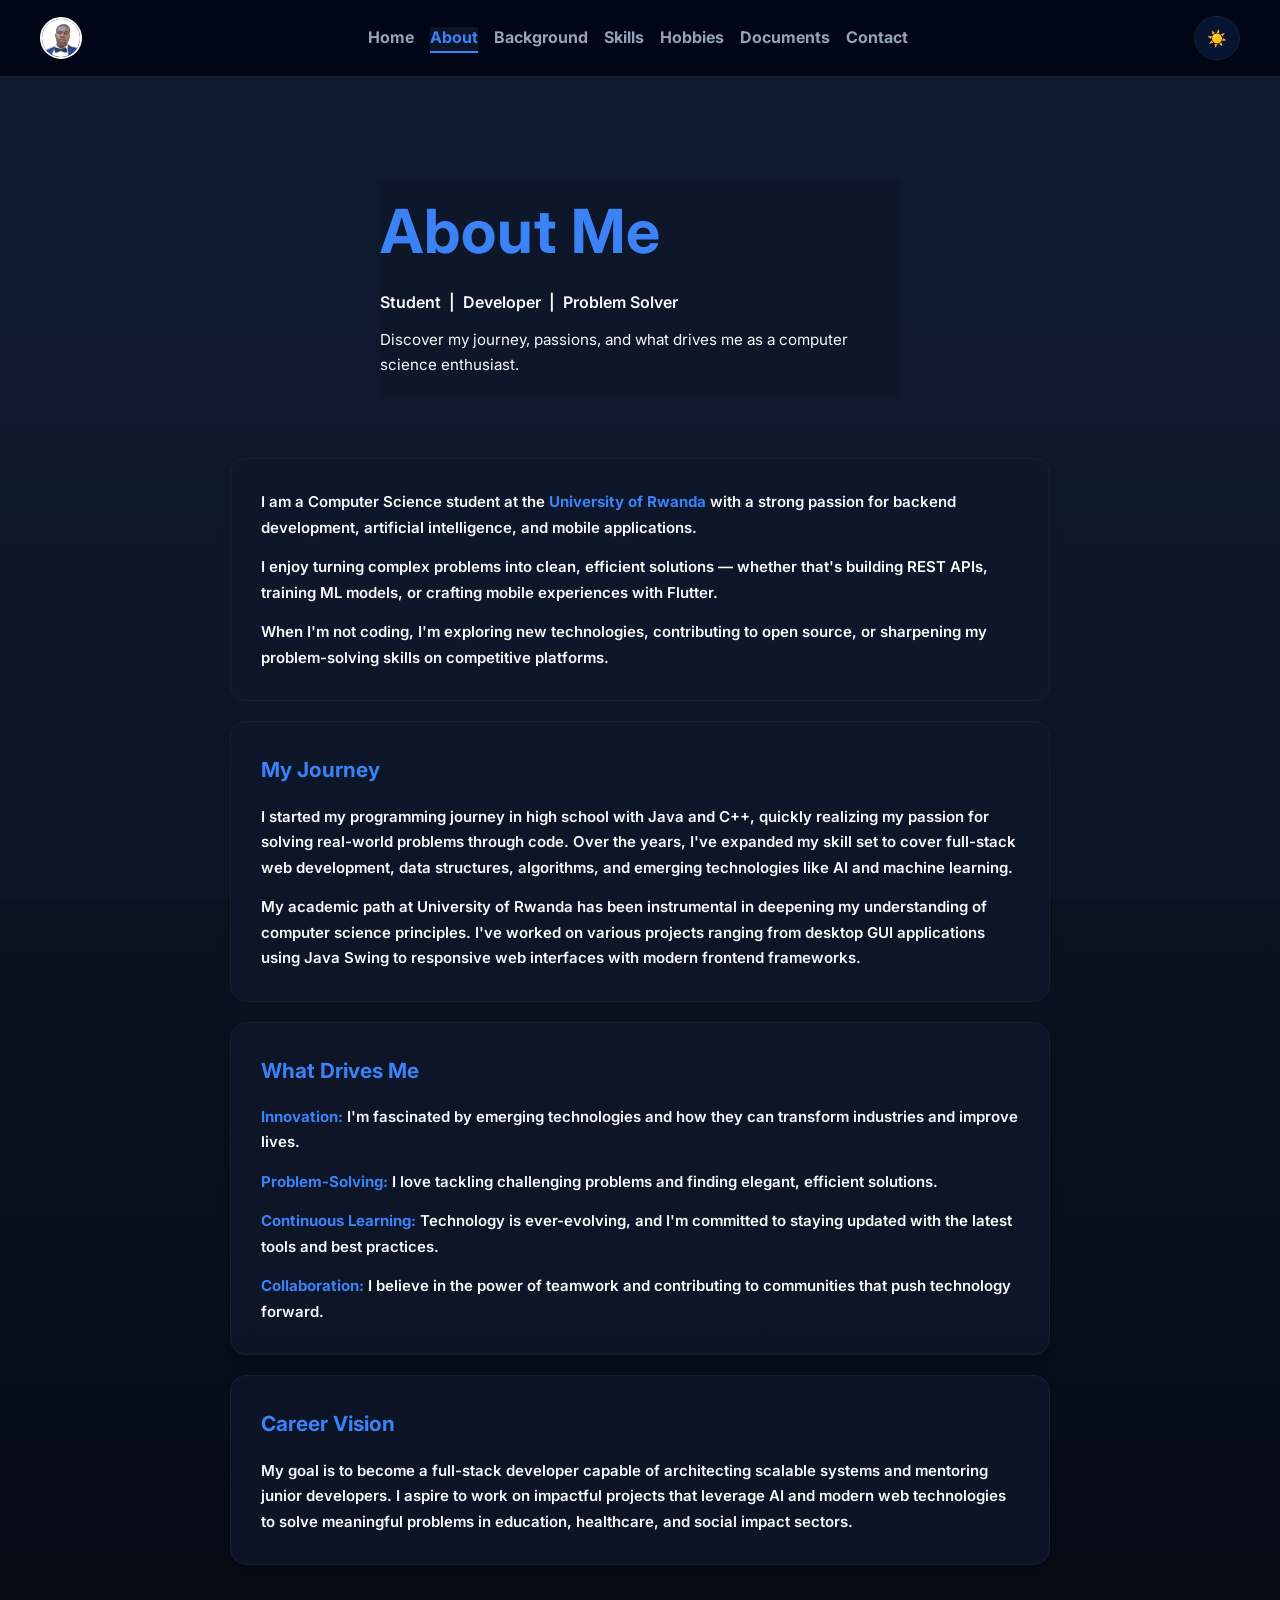
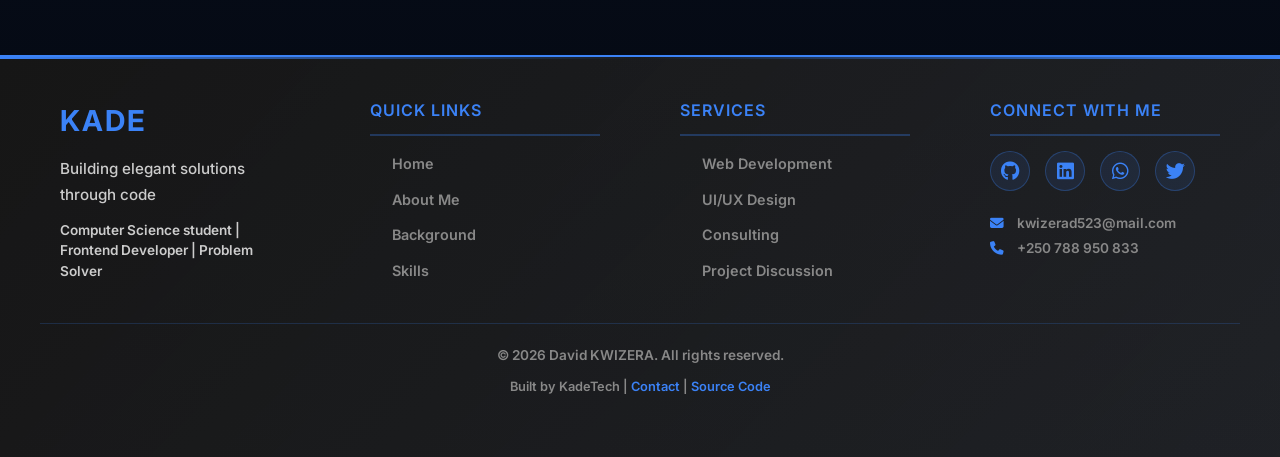
==== src/about.html @ f98dceec "this is the new version of my status where the light mode is integrated" ====
<!DOCTYPE html>
<html lang="en">
<head>
    <meta charset="UTF-8">
    <meta name="viewport" content="width=device-width, initial-scale=1.0">
    <title>About | David KWIZERA Portfolio</title>
    <link rel="stylesheet" href="style.css">
    <link href="https://fonts.googleapis.com/css2?family=Inter:wght@400;500;600;700;800&display=swap" rel="stylesheet">
    <link rel="stylesheet" href="https://cdnjs.cloudflare.com/ajax/libs/font-awesome/6.5.0/css/all.min.css">
</head>
<body>

    <!-- NAV -->
    <nav>
        <div class="nav-logo"><img src="../media/bg-removed.png" alt="Kade" class="nav-avatar"></div>
        <ul class="nav-links">
            <li><a href="../index.html">Home</a></li>
            <li><a href="about.html">About</a></li>
            <li><a href="background.html">Background</a></li>
            <li><a href="skills.html">Skills</a></li>
            <li><a href="hobbies.html">Hobbies</a></li>
            <li><a href="others.html">Documents</a></li>
            <li><a href="contact.html">Contact</a></li>
        </ul>
        <button class="theme-toggle" id="theme-toggle" aria-label="Toggle light/dark mode">🌙</button>
        <div class="hamburger" id="hamburger">☰</div>
    </nav>

    <!-- ABOUT HERO -->
    <section id="about">
        <video class="home-video" autoplay muted loop playsinline>
            <source src="../media/kiaglicity.mp4" type="video/mp4">
        </video>
        <div class="home-overlay"></div>
        <div class="home-wrapper">
            <div class="home-content section-content">
                <h1 class="glitch" data-text="About Me">About Me</h1>
                <p class="subtitle">Student &nbsp;|&nbsp; Developer &nbsp;|&nbsp; Problem Solver</p>
                <p class="intro">Discover my journey, passions, and what drives me as a computer science enthusiast.</p>
            </div>
        </div>
    </section>

    <!-- ABOUT CONTENT -->
    <section style="padding: 30px 40px; max-width: 900px; margin: 0 auto;">
        <div class="card">
            <p>I am a Computer Science student at the <strong>University of Rwanda</strong> with a strong passion for backend development, artificial intelligence, and mobile applications.</p>
            <p>I enjoy turning complex problems into clean, efficient solutions — whether that's building REST APIs, training ML models, or crafting mobile experiences with Flutter.</p>
            <p>When I'm not coding, I'm exploring new technologies, contributing to open source, or sharpening my problem-solving skills on competitive platforms.</p>
        </div>

        <div class="card" style="margin-top: 20px;">
            <h3 style="color: var(--accent); margin-bottom: 16px; font-size: 1.3rem;">My Journey</h3>
            <p>I started my programming journey in high school with Java and C++, quickly realizing my passion for solving real-world problems through code. Over the years, I've expanded my skill set to cover full-stack web development, data structures, algorithms, and emerging technologies like AI and machine learning.</p>
            <p>My academic path at University of Rwanda has been instrumental in deepening my understanding of computer science principles. I've worked on various projects ranging from desktop GUI applications using Java Swing to responsive web interfaces with modern frontend frameworks.</p>
        </div>

        <div class="card" style="margin-top: 20px;">
            <h3 style="color: var(--accent); margin-bottom: 16px; font-size: 1.3rem;">What Drives Me</h3>
            <p><strong>Innovation:</strong> I'm fascinated by emerging technologies and how they can transform industries and improve lives.</p>
            <p><strong>Problem-Solving:</strong> I love tackling challenging problems and finding elegant, efficient solutions.</p>
            <p><strong>Continuous Learning:</strong> Technology is ever-evolving, and I'm committed to staying updated with the latest tools and best practices.</p>
            <p><strong>Collaboration:</strong> I believe in the power of teamwork and contributing to communities that push technology forward.</p>
        </div>

        <div class="card" style="margin-top: 20px;">
            <h3 style="color: var(--accent); margin-bottom: 16px; font-size: 1.3rem;">Career Vision</h3>
            <p>My goal is to become a full-stack developer capable of architecting scalable systems and mentoring junior developers. I aspire to work on impactful projects that leverage AI and modern web technologies to solve meaningful problems in education, healthcare, and social impact sectors.</p>
        </div>
    </section>

    <!-- FOOTER -->
    <footer>
        <div class="footer-container">
            <!-- Footer Logo & Description -->
            <div class="footer-section footer-brand">
                <div class="footer-logo">KADE</div>
                <p class="footer-tagline">Building elegant solutions through code</p>
                <p class="footer-description">Computer Science student | Frontend Developer | Problem Solver</p>
            </div>

            <!-- Quick Links -->
            <div class="footer-section">
                <h4 class="footer-section-title">Quick Links</h4>
                <ul class="footer-links">
                    <li><a href="../index.html">Home</a></li>
                    <li><a href="about.html">About Me</a></li>
                    <li><a href="background.html">Background</a></li>
                    <li><a href="skills.html">Skills</a></li>
                </ul>
            </div>

            <!-- Services -->
            <div class="footer-section">
                <h4 class="footer-section-title">Services</h4>
                <ul class="footer-links">
                    <li><a href="skills.html">Web Development</a></li>
                    <li><a href="skills.html">UI/UX Design</a></li>
                    <li><a href="background.html">Consulting</a></li>
                    <li><a href="contact.html">Project Discussion</a></li>
                </ul>
            </div>

            <!-- Connect -->
            <div class="footer-section">
                <h4 class="footer-section-title">Connect With Me</h4>
                <div class="footer-social">
                    <a href="https://github.com/kadekwizera" target="_blank" title="GitHub"><i class="fab fa-github"></i></a>
                    <a href="https://linkedin.com/in/david-kwizera" target="_blank" title="LinkedIn"><i class="fab fa-linkedin"></i></a>
                    <a href="https://wa.me/+250788950833" target="_blank" title="WhatsApp"><i class="fab fa-whatsapp"></i></a>
                    <a href="https://twitter.com/kadekwizera" target="_blank" title="Twitter"><i class="fab fa-twitter"></i></a>
                </div>
                <p class="footer-contact">
                    <i class="fas fa-envelope"></i> kwizerad523@mail.com<br>
                    <i class="fas fa-phone"></i> +250 788 950 833
                </p>
            </div>
        </div>

        <!-- Footer Bottom -->
        <div class="footer-bottom">
            <p class="footer-copy">&copy; 2026 David KWIZERA. All rights reserved.</p>
            <p class="footer-built">Built by KadeTech | <a href="mailto:kwizerad523@mail.com">Contact</a> | <a href="https://github.com/kadekwizera" target="_blank">Source Code</a></p>
        </div>
    </footer>

    <script src="script.js"></script>
</body>
</html>
---- src/style.css ----
@import url('https://fonts.googleapis.com/css2?family=Inter:wght@400;500;600;700;800&display=swap');

:root {
    --bg: #0d0d0d;
    --accent: #3b82f6;
    --accent-dim: #2a2a2a;
    --white: #e0e0e0;
    --muted: #888;
    --card-bg: #161616;
    --nav-bg: rgba(13,13,13,0.95);
    --border: rgba(255,255,255,0.08);
    --overlay: rgba(13,13,13,0.7);
    --font: 'Inter', sans-serif;
}

.light-theme {
    --bg: linear-gradient(180deg, #14213d 0%, #0b1220 45%, #02060f 100%);
    --card-bg: rgba(15, 23, 42, 0.92);
    --accent-dim: #171f2f;
    --white: #f8fafc;
    --muted: #94a3b8;
    --nav-bg: rgba(2, 6, 23, 0.95);
    --border: rgba(248,250,252,0.08);
    --overlay: rgba(15, 23, 42, 0.55);
}

.light-theme body {
    background: var(--bg) !important;
    background-attachment: fixed;
}

.light-theme .nav-avatar {
    border-color: var(--white);
}

.light-theme .home-video {
    display: none !important;
}

.light-theme .home-overlay {
    background: rgba(15, 23, 42, 0.65);
}

.light-theme .card,
.light-theme .section-content,
.light-theme .btn,
.light-theme .btn-outline,
.light-theme .nav-links a.active,
.light-theme .nav-links a:hover {
    background: rgba(15, 23, 42, 0.85);
}

* { margin: 0; padding: 0; box-sizing: border-box; }

html { scroll-behavior: smooth; }

body {
    background: var(--bg);
    color: var(--white);
    font-family: var(--font);
    font-size: 15px;
    font-weight: 600;
    line-height: 1.7;
}

/* ── NAV ── */
nav {
    position: fixed;
    top: 0; left: 0; right: 0;
    display: flex;
    align-items: center;
    justify-content: space-between;
    padding: 16px 40px;
    background: var(--nav-bg);
    border-bottom: 1px solid var(--accent-dim);
    z-index: 100;
}

.nav-avatar {
    width: 42px;
    height: 42px;
    border-radius: 50%;
    object-fit: cover;
    border: 2px solid var(--accent);
    flex-shrink: 0;
}

.nav-logo {
    display: flex;
    align-items: center;
}

.nav-links {
    list-style: none;
    display: flex;
    gap: 16px;
    transition: all 0.3s ease;
}

.nav-links li {
    list-style: none;
}

.nav-links a {
    color: var(--muted);
    text-decoration: none;
    font-family: var(--font);
    font-size: 1rem;
    font-weight: 700;
    transition: color 0.2s;
    padding-bottom: 4px;
    border-bottom: 2px solid transparent;
}

.nav-links a:hover {
    color: var(--accent);
    border-bottom-color: var(--accent);
}

.nav-links a.active {
    color: var(--accent);
    border-bottom-color: var(--accent);
}

.hamburger {
    display: none;
    font-size: 1.5rem;
    cursor: pointer;
    color: var(--white);
    transition: color 0.3s ease;
    z-index: 101;
}

.theme-toggle {
    display: inline-flex;
    align-items: center;
    justify-content: center;
    min-width: 44px;
    height: 44px;
    padding: 0 12px;
    background: rgba(59, 130, 246, 0.15);
    border: 1px solid var(--accent-dim);
    color: var(--white);
    border-radius: 999px;
    font-size: 1rem;
    cursor: pointer;
    transition: all 0.25s ease;
}

.theme-toggle:hover {
    background: rgba(59, 130, 246, 0.25);
}

.light-theme .theme-toggle {
    background: rgba(59, 130, 246, 0.12);
    color: var(--white);
}


/* ── SECTIONS ── */
section {
    padding: 60px 40px 30px;
    max-width: 900px;
    margin: 0 auto;
}

section[id]:not(#home) {
    padding-top: 100px !important;
}

.doc-welcome-section {
    padding: 80px 40px;
    max-width: 1000px;
    margin: 0 auto;
    text-align: center;
}

.doc-hero-title {
    font-size: 3.2rem;
    font-weight: 800;
    color: var(--white);
    margin-bottom: 20px;
    letter-spacing: 2px;
}

.doc-hero-copy {
    font-size: 1.3rem;
    color: var(--muted);
    margin-bottom: 30px;
    line-height: 1.6;
    max-width: 700px;
    margin-left: auto;
    margin-right: auto;
    word-wrap: break-word;
}

.doc-avatar {
    width: 60px;
    height: 60px;
    border-radius: 50% !important;
    object-fit: cover;
    border: 3px solid var(--accent);
}

.doc-download-button {
    padding: 18px 40px;
    font-size: 1.2rem;
    border-radius: 50px;
    letter-spacing: 1px;
    width: auto;
    min-width: 220px;
}

.doc-card-button {
    padding: 8px 16px;
    font-size: 0.85rem;
    border-radius: 20px;
}

.section-title {
    font-size: 2rem;
    font-weight: 700;
    color: var(--accent);
    margin-bottom: 20px;
}

.section-title .prompt { color: var(--accent); margin-right: 8px; }

/* Improve text visibility in sections */
section p {
    color: var(--white) !important;
    font-weight: 600;
}

section h2, section h3 {
    color: var(--white) !important;
    font-weight: 700;
}

section strong {
    color: var(--accent) !important;
    font-weight: 700;
}

/* Make sure all section content is visible */
.card p {
    color: var(--white) !important;
    font-weight: 600;
}

.card h3 {
    color: var(--accent) !important;
    font-weight: 700;
}

/* Hero section titles larger */
.glitch {
    font-size: 3.8rem;
    font-weight: 700;
    color: var(--accent);
    letter-spacing: 1px;
    margin-bottom: 6px;
}

/* ── HOME ── */
#home {
    display: flex;
    align-items: center;
    justify-content: center;
    text-align: left;
    padding: 80px 40px 30px;
    position: relative;
    overflow: hidden;
    min-height: 60vh;
}

.home-video {
    position: fixed;
    top: 0; left: 0;
    width: 100%;
    height: 100%;
    object-fit: cover;
    z-index: -1;
}

.home-overlay {
    position: fixed;
    top: 0; left: 0;
    width: 100%;
    height: 100%;
    background: var(--overlay);
    z-index: -1;
}

.home-wrapper {
    display: flex;
    align-items: center;
    justify-content: center;
    gap: 40px;
    width: 100%;
    position: relative;
    z-index: 2;
    flex-direction: column;
}

.home-content {
    display: flex;
    flex-direction: column;
    align-items: flex-start;
    justify-content: center;
    text-align: left;
    margin-top: 80px;
}

.subtitle {
    color: #ccc;
    font-size: 1rem;
    font-weight: 600;
    margin-bottom: 10px;
}

.intro {
    color: #ccc;
    font-size: 0.95rem;
    font-weight: 400;
    max-width: 520px;
    margin-bottom: 20px;
}

.btn-group { display: flex; gap: 14px; flex-wrap: wrap; }

.btn {
    padding: 10px 24px;
    background: var(--accent);
    color: #fff;
    font-family: var(--font);
    font-weight: 600;
    font-size: 0.85rem;
    text-decoration: none;
    border: none;
    border-radius: 8px;
    cursor: pointer;
    transition: 0.2s;
}

.btn:hover { background: #4f46e5; transform: translateY(-2px); }

.btn-outline {
    background: transparent;
    color: var(--white);
    border: 1px solid var(--accent);
    border-radius: 8px;
}

.btn-outline:hover { border-color: var(--accent); color: var(--accent); }

/* ── CARD ── */
.card {
    background: var(--card-bg);
    border: 1px solid var(--accent-dim);
    padding: 30px;
    border-radius: 16px;
    box-shadow: 0 2px 8px rgba(0, 0, 0, 0.1);
}

.card p { color: var(--white); font-weight: 600; margin-bottom: 14px; }
.card p:last-child { margin-bottom: 0; }
.card strong { color: var(--accent); }

/* ── BACKGROUND GROUPS ── */
.bg-group {
    margin-bottom: 16px;
    background: var(--card-bg);
    border: 1px solid var(--accent-dim);
    border-radius: 16px;
    padding: 16px 20px;
}

.bg-group-title {
    font-size: 1rem;
    font-weight: 600;
    color: var(--accent);
    margin-bottom: 20px;
    display: flex;
    align-items: center;
    gap: 8px;
}

/* ── TIMELINE ── */
.timeline { position: relative; padding-left: 30px; }

.timeline::before {
    content: '';
    position: absolute;
    left: 8px; top: 0; bottom: 0;
    width: 2px;
    background: var(--accent-dim);
}

.timeline-item {
    position: relative;
    margin-bottom: 16px;
}

.timeline-dot {
    position: absolute;
    left: -26px;
    top: 6px;
    width: 12px;
    height: 12px;
    border-radius: 50%;
    background: var(--accent);
    border: 2px solid var(--bg);
}

.timeline-date {
    font-size: 0.78rem;
    color: var(--muted);
    display: block;
    margin-bottom: 4px;
}

.timeline-content h3 {
    color: var(--white);
    font-size: 1.05rem;
    font-weight: 600;
    margin-bottom: 6px;
}

.timeline-content p { color: #999; font-size: 0.9rem; font-weight: 400; }

.timeline-link {
    color: var(--accent);
    font-weight: 600;
    text-decoration: none;
    border-bottom: 1px solid var(--accent);
    transition: opacity 0.2s;
}

.timeline-link:hover { opacity: 0.7; }


.skills-grid {
    display: grid;
    grid-template-columns: repeat(auto-fit, minmax(240px, 1fr));
    gap: 12px;
}

.skill-card {
    background: var(--card-bg);
    border: 1px solid var(--accent-dim);
    padding: 24px;
    border-radius: 16px;
    transition: border-color 0.2s, transform 0.2s;
}

.skill-card:hover {
    border-color: var(--accent);
    transform: translateY(-4px);
}

.skill-card h3 {
    color: var(--white);
    font-size: 1rem;
    font-weight: 600;
    margin-bottom: 16px;
    letter-spacing: 0.5px;
}

.skill-list { list-style: none; }

.skill-list li {
    display: flex;
    align-items: center;
    justify-content: space-between;
    margin-bottom: 12px;
    font-size: 0.9rem;
    font-weight: 500;
    color: #ccc;
}

.xp-bar {
    width: 110px;
    height: 8px;
    background: #222;
    border-radius: 4px;
    overflow: hidden;
}

.fill {
    height: 100%;
    background: var(--accent);
    border-radius: 4px;
}


/* ── HOBBIES ── */
.hobbies-grid {
    display: grid;
    grid-template-columns: repeat(auto-fit, minmax(200px, 1fr));
    gap: 20px;
    margin-top: 20px;
}

.hobby-card {
    background: var(--card-bg);
    border: 1px solid var(--accent-dim);
    padding: 24px;
    border-radius: 16px;
    text-align: center;
    transition: all 0.3s ease;
    display: flex;
    flex-direction: column;
    align-items: center;
    justify-content: center;
    min-height: 140px;
}

.hobby-card:hover {
    border-color: var(--accent);
    transform: translateY(-4px);
    box-shadow: 0 8px 25px rgba(59, 130, 246, 0.15);
}

.hobby-card i {
    font-size: 2.5rem;
    color: var(--accent);
    margin-bottom: 12px;
    transition: all 0.3s ease;
}

.hobby-card:hover i {
    transform: scale(1.1);
    color: #4f46e5;
}

.hobby-card span {
    font-size: 1.1rem;
    font-weight: 600;
    color: var(--white);
    margin-bottom: 8px;
}

.hobby-card p {
    text-align: center;
    line-height: 1.4;
}

/* ── CONTACT ── */
.contact-card p { margin-bottom: 24px; }

.contact-form {
    display: flex;
    flex-direction: column;
    gap: 14px;
}

.contact-form input,
.contact-form textarea {
    background: var(--card-bg);
    border: 1px solid var(--accent-dim);
    color: var(--white);
    font-family: var(--font);
    font-size: 0.9rem;
    font-weight: 500;
    padding: 12px 16px;
    outline: none;
    resize: vertical;
    border-radius: 10px;
    transition: border-color 0.2s;
}

.contact-form input:focus,
.contact-form textarea:focus {
    border-color: var(--accent);
}

/* ── FOOTER ── */
footer {
    background: linear-gradient(135deg, #161616 0%, rgba(61, 61, 61, 0.5) 100%);
    border-top: 2px solid var(--accent);
    padding: 40px 20px;
    margin-top: 60px;
    position: relative;
    overflow: hidden;
    color: #e0e0e0;
}

footer .footer-section h4,
footer .footer-logo {
    color: var(--accent);
}

footer .footer-links a,
footer .footer-contact,
footer .footer-copy,
footer .footer-built {
    color: #888;
}

footer .footer-tagline,
footer .footer-description {
    color: #ccc;
}

footer::before {
    content: '';
    position: absolute;
    top: 0;
    left: 0;
    right: 0;
    height: 2px;
    background: linear-gradient(90deg, var(--accent), transparent, var(--accent));
}

.footer-container {
    max-width: 1200px;
    margin: 0 auto;
    display: grid;
    grid-template-columns: repeat(auto-fit, minmax(250px, 1fr));
    gap: 40px;
    margin-bottom: 30px;
}

.footer-section {
    padding: 0 20px;
}

.footer-brand {
    grid-column: 1; 
}

.footer-logo {
    font-size: 1.8rem;
    font-weight: 700;
    color: var(--accent);
    margin-bottom: 10px;
    letter-spacing: 2px;
}

.footer-tagline {
    color: var(--accent);
    font-size: 0.95rem;
    margin: 8px 0;
    font-weight: 500;
}

.footer-description {
    color: var(--muted);
    font-size: 0.85rem;
    line-height: 1.5;
    margin: 12px 0 0 0;
}

.footer-section-title {
    font-size: 1rem;
    font-weight: 600;
    color: var(--accent);
    margin-bottom: 15px;
    text-transform: uppercase;
    letter-spacing: 1px;
    padding-bottom: 10px;
    border-bottom: 2px solid rgba(59, 130, 246, 0.3);
}

.footer-links {
    list-style: none;
    padding: 0;
    margin: 0;
}

.footer-links li {
    margin-bottom: 10px;
}

.footer-links a {
    color: var(--muted);
    text-decoration: none;
    font-size: 0.9rem;
    transition: all 0.3s ease;
    display: inline-flex;
    align-items: center;
}

.footer-links a:hover {
    color: var(--accent);
    transform: translateX(5px);
}

.footer-links a::before {
    content: '→';
    margin-right: 8px;
    opacity: 0;
    transition: opacity 0.3s ease;
}

.footer-links a:hover::before {
    opacity: 1;
}

.footer-social {
    display: flex;
    gap: 15px;
    margin-bottom: 20px;
    flex-wrap: wrap;
}

.footer-social a {
    width: 40px;
    height: 40px;
    display: flex;
    align-items: center;
    justify-content: center;
    background: rgba(59, 130, 246, 0.1);
    border: 1px solid rgba(59, 130, 246, 0.3);
    border-radius: 50%;
    color: var(--accent);
    font-size: 1.2rem;
    transition: all 0.3s ease;
    text-decoration: none;
}

.footer-social a:hover {
    background: var(--accent);
    color: var(--bg);
    transform: translateY(-3px);
    box-shadow: 0 5px 15px rgba(59, 130, 246, 0.4);
}

.footer-contact {
    color: var(--muted);
    font-size: 0.85rem;
    line-height: 1.8;
    margin: 0;
}

.footer-contact i {
    color: var(--accent);
    margin-right: 8px;
    width: 16px;
}

.footer-bottom {
    max-width: 1200px;
    margin: 0 auto;
    padding: 20px;
    border-top: 1px solid rgba(59, 130, 246, 0.2);
    text-align: center;
}

.footer-copy {
    color: var(--muted);
    font-size: 0.85rem;
    margin: 0 0 8px 0;
}

.footer-built {
    color: var(--muted);
    font-size: 0.8rem;
    margin: 0;
}

.footer-built a {
    color: var(--accent);
    text-decoration: none;
    transition: color 0.3s ease;
}

.footer-built a:hover {
    text-decoration: underline;
}

.hobby-card i {
    font-size: 1.8rem;
    color: var(--accent);
}

.hobby-card:hover {
    border-color: var(--accent);
    transform: translateY(-4px);
}

/* Tablet (768px - 1024px) */
/* Tablet Portrait (600px - 768px) */
@media (max-width: 768px) {
    /* Navigation */
    nav {
        padding: 12px 50px 12px 16px;
        display: flex;
        justify-content: space-between;
        align-items: center;
        gap: 12px;
        flex-wrap: wrap;
    }

    .doc-welcome-section {
        padding: 60px 30px;
    }

    .doc-hero-title {
        font-size: 2.6rem;
    }

    .doc-hero-copy {
        font-size: 1.1rem;
        max-width: 100%;
    }

    .doc-avatar {
        width: 50px;
        height: 50px;
    }

    .nav-logo {
        order: 1;
        flex-shrink: 0;
    }

    .nav-avatar {
        width: 40px;
        height: 40px;
    }

    .nav-links {
        order: 3;
        width: 100%;
        display: none !important;
        flex-direction: column !important;
        gap: 8px !important;
        padding: 12px 0 !important;
        border-top: 1px solid var(--accent-dim);
        background: transparent !important;
        position: static !important;
    }

    .nav-links.open {
        display: flex !important;
    }

    .nav-links li {
        padding: 0 !important;
        border: none !important;
    }

    .nav-links a {
        display: block !important;
        padding: 10px 0 !important;
        width: 100% !important;
        border-bottom: none !important;
        font-size: 0.9rem;
    }

    .nav-links a:hover,
    .nav-links a.active {
        color: var(--accent);
        padding-left: 8px;
    }

    .theme-toggle {
        order: 3;
        min-width: 40px;
        height: 40px;
        font-size: 0.9rem;
        display: none !important;
    }

    .nav-links.open ~ .theme-toggle {
        display: inline-flex !important;
        margin-top: 8px;
    }

    .hamburger {
        display: block !important;
        order: 2;
        position: fixed;
        right: 16px;
        top: 14px;
        font-size: 1.5rem;
        cursor: pointer;
        color: var(--white);
        background: none;
        border: none;
        padding: 0;
        z-index: 101;
        transition: color 0.3s ease;
    }

    .hamburger:hover {
        color: var(--accent);
    }

    /* Sections and Content */
    section {
        padding: 20px 16px;
        margin: 16px auto;
    }

    #home {
        padding: 60px 16px 20px;
        min-height: auto;
    }

    .glitch {
        font-size: 2.5rem !important;
    }

    .subtitle {
        font-size: 0.9rem;
    }

    .intro {
        font-size: 0.85rem;
        max-width: 100%;
    }

    .home-wrapper {
        flex-direction: column;
        align-items: center;
        text-align: center;
        gap: 30px;
    }

    .home-content {
        align-items: center;
        text-align: center;
    }

    .btn-group {
        justify-content: center;
        gap: 10px;
    }

    .btn {
        padding: 10px 20px;
        font-size: 0.9rem;
    }

    .card {
        padding: 18px;
    }

    .section-title {
        font-size: 1.8rem;
    }

    .skills-grid {
        grid-template-columns: repeat(2, 1fr);
        gap: 12px;
    }

    .hobbies-grid {
        grid-template-columns: repeat(2, 1fr);
        gap: 10px;
    }

    footer {
        padding: 25px 16px;
    }

    .footer-container {
        grid-template-columns: repeat(2, 1fr);
        gap: 20px;
    }
}

/* Smartphone (480px - 600px) */
@media (max-width: 600px) {
    nav {
        padding: 10px 45px 10px 12px;
        flex-wrap: wrap;
    }

    .doc-welcome-section {
        padding: 50px 24px;
    }

    .doc-hero-title {
        font-size: 2.4rem;
    }

    .doc-hero-copy {
        font-size: 1rem;
    }

    .doc-avatar {
        width: 48px;
        height: 48px;
    }

    .nav-avatar {
        width: 38px;
        height: 38px;
    }

    .nav-links {
        order: 3;
        width: 100%;
        display: none !important;
        flex-direction: column !important;
        gap: 4px !important;
        padding: 10px 0 !important;
        border-top: 1px solid var(--accent-dim);
    }

    .nav-links.open {
        display: flex !important;
    }

    .nav-links a {
        display: block !important;
        padding: 8px 0 !important;
        font-size: 0.85rem;
    }

    .theme-toggle {
        order: 3;
        min-width: 38px;
        height: 38px;
        display: none !important;
    }

    .nav-links.open ~ .theme-toggle {
        display: inline-flex !important;
        margin-top: 8px;
    }

    .hamburger {
        display: block !important;
        order: 2;
        position: fixed;
        right: 12px;
        top: 12px;
        font-size: 1.3rem;
    }

    section {
        padding: 16px 12px;
    }

    .glitch {
        font-size: 2.2rem !important;
    }

    .btn {
        padding: 8px 16px;
        font-size: 0.85rem;
    }

    .card {
        padding: 16px;
    }

    .section-title {
        font-size: 1.6rem;
        margin-bottom: 16px;
    }

    .skills-grid {
        grid-template-columns: 1fr;
    }

    .hobbies-grid {
        grid-template-columns: repeat(2, 1fr);
        gap: 8px;
    }

    footer {
        padding: 20px 12px;
    }

    .footer-container {
        grid-template-columns: 1fr;
        gap: 16px;
    }
}

/* Small Mobile (380px - 480px) */
@media (max-width: 480px) {
    nav {
        padding: 8px 40px 8px 10px;
        gap: 8px;
    }

    .doc-welcome-section {
        padding: 40px 18px;
    }

    .doc-hero-title {
        font-size: 2rem;
        letter-spacing: 1px;
    }

    .doc-hero-copy {
        font-size: 0.95rem;
        max-width: 100%;
    }

    .doc-avatar {
        width: 44px;
        height: 44px;
    }

    .nav-logo {
        flex-shrink: 0;
    }

    .nav-avatar {
        width: 36px;
        height: 36px;
    }

    .nav-links {
        order: 3;
        width: 100%;
        display: none !important;
        flex-direction: column !important;
        gap: 2px !important;
        padding: 8px 0 !important;
        border-top: 1px solid var(--accent-dim);
    }

    .nav-links.open {
        display: flex !important;
    }

    .nav-links li {
        padding: 0 !important;
    }

    .nav-links a {
        display: block !important;
        padding: 6px 0 !important;
        font-size: 0.8rem;
        width: 100% !important;
    }

    .theme-toggle {
        order: 3;
        min-width: 36px;
        height: 36px;
        font-size: 0.85rem;
        display: none !important;
    }

    .nav-links.open ~ .theme-toggle {
        display: inline-flex !important;
        margin-top: 8px;
    }

    .hamburger {
        display: block !important;
        order: 2;
        position: fixed;
        right: 10px;
        top: 10px;
        font-size: 1.2rem;
    }

    section {
        padding: 12px 10px;
        margin: 12px auto;
    }

    #home {
        padding: 50px 10px 16px;
        min-height: 50vh;
    }

    .glitch {
        font-size: 1.8rem !important;
        margin-bottom: 8px;
    }

    .subtitle {
        font-size: 0.8rem;
        margin-bottom: 6px;
    }

    .intro {
        font-size: 0.75rem;
        max-width: 100%;
        margin-bottom: 12px;
    }

    .home-wrapper {
        flex-direction: column;
        align-items: center;
        text-align: center;
        gap: 20px;
        margin-top: 20px;
    }

    .home-content {
        align-items: center;
        text-align: center;
        margin-top: 0;
    }

    .btn-group {
        justify-content: center;
        gap: 8px;
        flex-direction: column;
        width: 100%;
    }

    .btn {
        padding: 8px 14px;
        font-size: 0.75rem;
        width: 100%;
    }

    .card {
        padding: 14px;
    }

    .section-title {
        font-size: 1.4rem;
        margin-bottom: 12px;
    }

    .skills-grid {
        grid-template-columns: 1fr;
        gap: 8px;
    }

    .hobbies-grid {
        grid-template-columns: 1fr;
        gap: 6px;
    }

    footer {
        padding: 16px 10px;
        margin-top: 20px;
    }

    .footer-container {
        grid-template-columns: 1fr;
        gap: 16px;
    }

    .footer-section {
        padding: 0;
    }

    .footer-logo {
        font-size: 1.2rem;
    }

    .footer-section-title {
        font-size: 0.95rem;
    }

    .footer-links {
        font-size: 0.8rem;
    }

    .footer-social {
        gap: 8px;
        font-size: 0.9rem;
    }

    .footer-contact {
        font-size: 0.75rem;
    }

    .footer-copy {
        font-size: 0.7rem;
    }
}

/* Extra Small (below 380px) */
@media (max-width: 380px) {
    nav {
        padding: 6px 35px 6px 8px;
    }

    .nav-avatar {
        width: 32px;
        height: 32px;
    }

    .nav-links {
        order: 3;
        width: 100%;
        display: none !important;
        flex-direction: column !important;
        gap: 2px !important;
        padding: 8px 0 !important;
        border-top: 1px solid var(--accent-dim);
    }

    .nav-links.open {
        display: flex !important;
    }

    .nav-links a {
        display: block !important;
        font-size: 0.7rem;
        padding: 4px 0 !important;
    }

    .theme-toggle {
        order: 3;
        min-width: 32px;
        height: 32px;
        font-size: 0.8rem;
        display: none !important;
    }

    .nav-links.open ~ .theme-toggle {
        display: inline-flex !important;
        margin-top: 8px;
    }

    .hamburger {
        display: block !important;
        order: 2;
        position: fixed;
        right: 8px;
        top: 8px;
        font-size: 1rem;
    }

    section {
        padding: 10px 8px;
    }

    #home {
        padding: 45px 8px 12px;
    }

    .glitch {
        font-size: 1.5rem !important;
    }

    .subtitle {
        font-size: 0.75rem;
    }

    .intro {
        font-size: 0.7rem;
    }

    .btn {
        padding: 6px 12px;
        font-size: 0.7rem;
    }

    .card {
        padding: 12px;
    }

    .section-title {
        font-size: 1.2rem;
    }
}

/* ── CONTACT ── */
.contact-card p { margin-bottom: 24px; }

.contact-form {
    display: flex;
    flex-direction: column;
    gap: 14px;
}

.contact-form input,
.contact-form textarea {
    background: var(--card-bg);
    border: 1px solid var(--accent-dim);
    color: var(--white);
    font-family: var(--font);
    font-size: 0.9rem;
    font-weight: 500;
    padding: 12px 16px;
    outline: none;
    resize: vertical;
    border-radius: 10px;
    transition: border-color 0.2s;
}

.contact-form input:focus,
.contact-form textarea:focus {
    border-color: var(--accent);
}

/* ── FOOTER ── */
footer {
    background: linear-gradient(135deg, #161616 0%, rgba(61, 61, 61, 0.5) 100%);
    border-top: 2px solid var(--accent);
    padding: 40px 20px;
    margin-top: 60px;
    position: relative;
    overflow: hidden;
    color: #e0e0e0;
}

footer .footer-section h4,
footer .footer-logo {
    color: var(--accent);
}

footer .footer-links a,
footer .footer-contact,
footer .footer-copy,
footer .footer-built {
    color: #888;
}

footer .footer-tagline,
footer .footer-description {
    color: #ccc;
}

footer::before {
    content: '';
    position: absolute;
    top: 0;
    left: 0;
    right: 0;
    height: 2px;
    background: linear-gradient(90deg, var(--accent), transparent, var(--accent));
}

.footer-container {
    max-width: 1200px;
    margin: 0 auto;
    display: grid;
    grid-template-columns: repeat(auto-fit, minmax(250px, 1fr));
    gap: 40px;
    margin-bottom: 30px;
}

.footer-section {
    padding: 0 20px;
}

.footer-brand {
    grid-column: 1; 
}

.footer-logo {
    font-size: 1.8rem;
    font-weight: 700;
    color: var(--accent);
    margin-bottom: 10px;
    letter-spacing: 2px;
}

.footer-tagline {
    color: var(--accent);
    font-size: 0.95rem;
    margin: 8px 0;
    font-weight: 500;
}

.footer-description {
    color: var(--muted);
    font-size: 0.85rem;
    line-height: 1.5;
    margin: 12px 0 0 0;
}

.footer-section-title {
    font-size: 1rem;
    font-weight: 600;
    color: var(--accent);
    margin-bottom: 15px;
    text-transform: uppercase;
    letter-spacing: 1px;
    padding-bottom: 10px;
    border-bottom: 2px solid rgba(59, 130, 246, 0.3);
}

.footer-links {
    list-style: none;
    padding: 0;
    margin: 0;
}

.footer-links li {
    margin-bottom: 10px;
}

.footer-links a {
    color: var(--muted);
    text-decoration: none;
    font-size: 0.9rem;
    transition: all 0.3s ease;
    display: inline-flex;
    align-items: center;
}

.footer-links a:hover {
    color: var(--accent);
    transform: translateX(5px);
}

.footer-links a::before {
    content: '→';
    margin-right: 8px;
    opacity: 0;
    transition: opacity 0.3s ease;
}

.footer-links a:hover::before {
    opacity: 1;
}

.footer-social {
    display: flex;
    gap: 15px;
    margin-bottom: 20px;
    flex-wrap: wrap;
}

.footer-social a {
    width: 40px;
    height: 40px;
    display: flex;
    align-items: center;
    justify-content: center;
    background: rgba(59, 130, 246, 0.1);
    border: 1px solid rgba(59, 130, 246, 0.3);
    border-radius: 50%;
    color: var(--accent);
    font-size: 1.2rem;
    transition: all 0.3s ease;
    text-decoration: none;
}

.footer-social a:hover {
    background: var(--accent);
    color: var(--bg);
    transform: translateY(-3px);
    box-shadow: 0 5px 15px rgba(59, 130, 246, 0.4);
}

.footer-contact {
    color: var(--muted);
    font-size: 0.85rem;
    line-height: 1.8;
    margin: 0;
}

.footer-contact i {
    color: var(--accent);
    margin-right: 8px;
    width: 16px;
}

.footer-bottom {
    max-width: 1200px;
    margin: 0 auto;
    padding: 20px;
    border-top: 1px solid rgba(59, 130, 246, 0.2);
    text-align: center;
}

.footer-copy {
    color: var(--muted);
    font-size: 0.85rem;
    margin: 0 0 8px 0;
}

.footer-built {
    color: var(--muted);
    font-size: 0.8rem;
    margin: 0;
}

.footer-built a {
    color: var(--accent);
    text-decoration: none;
    transition: color 0.3s ease;
}

.footer-built a:hover {
    text-decoration: underline;
}
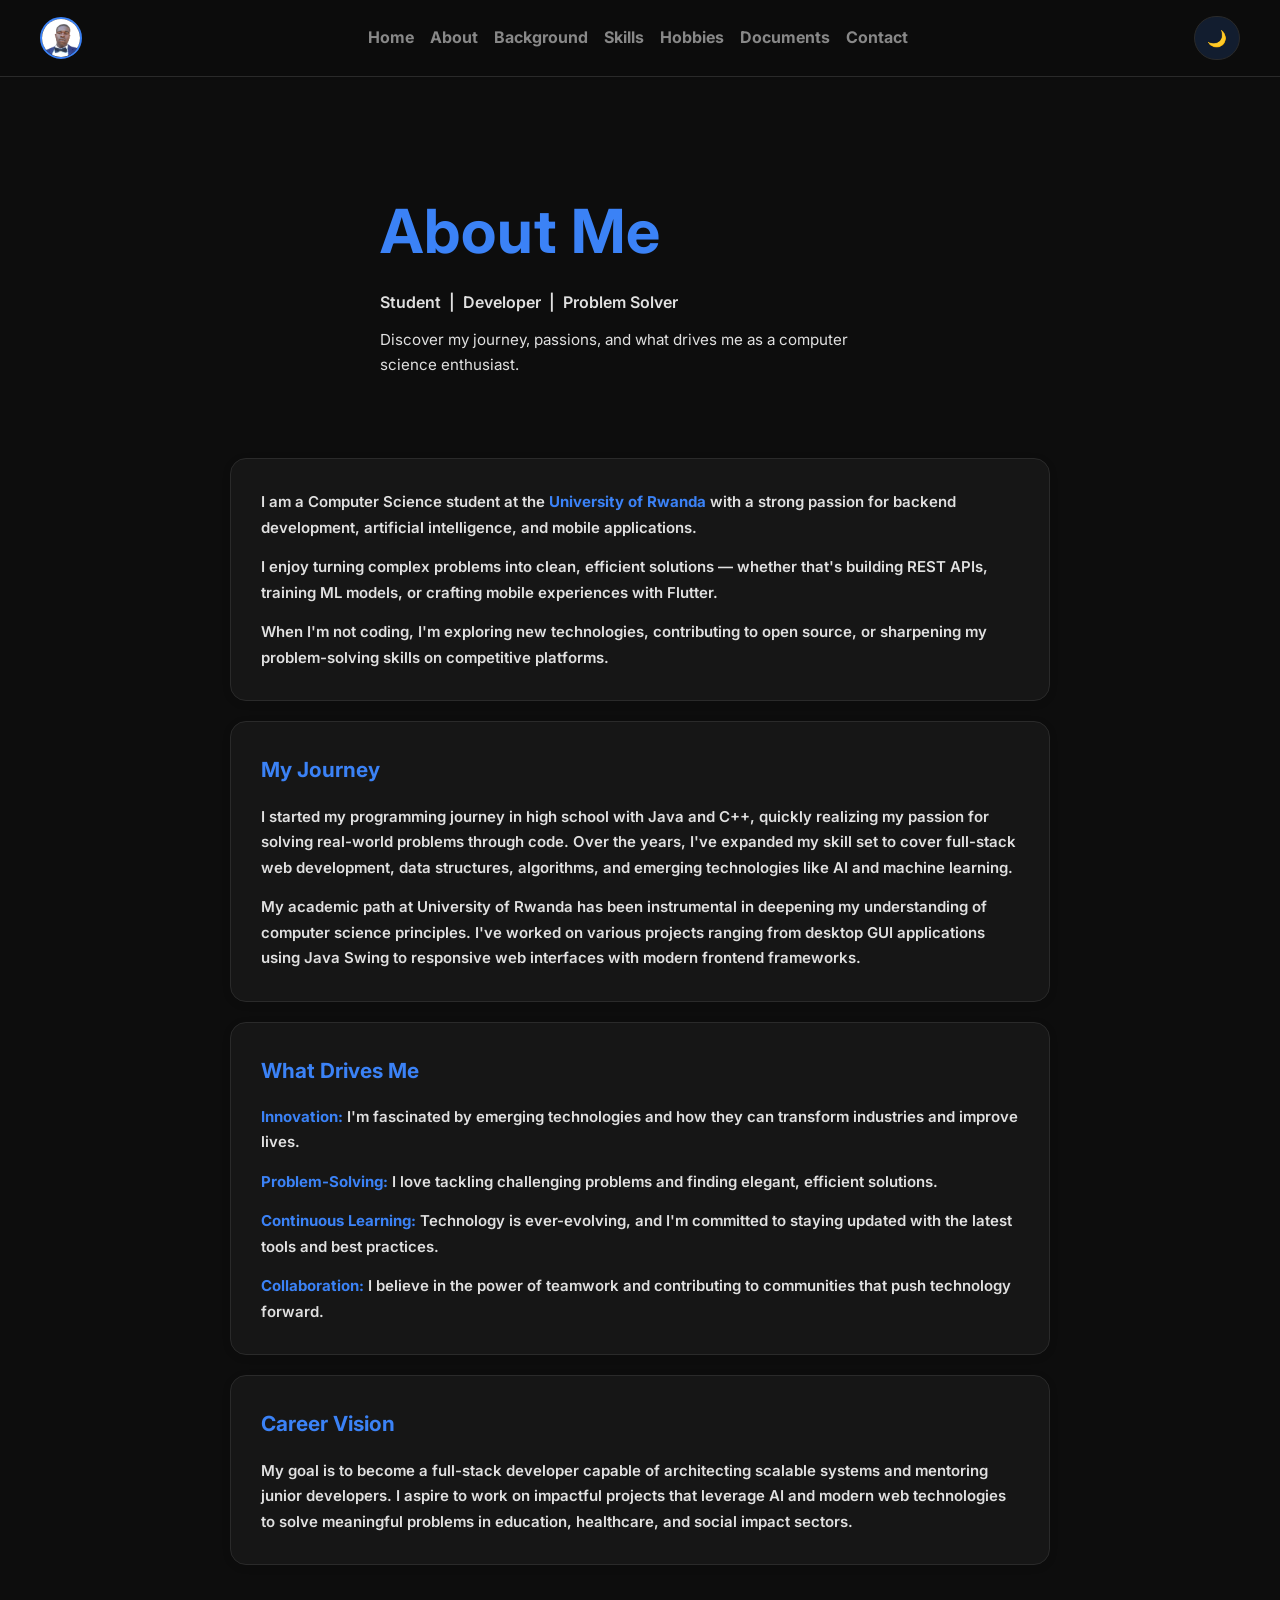
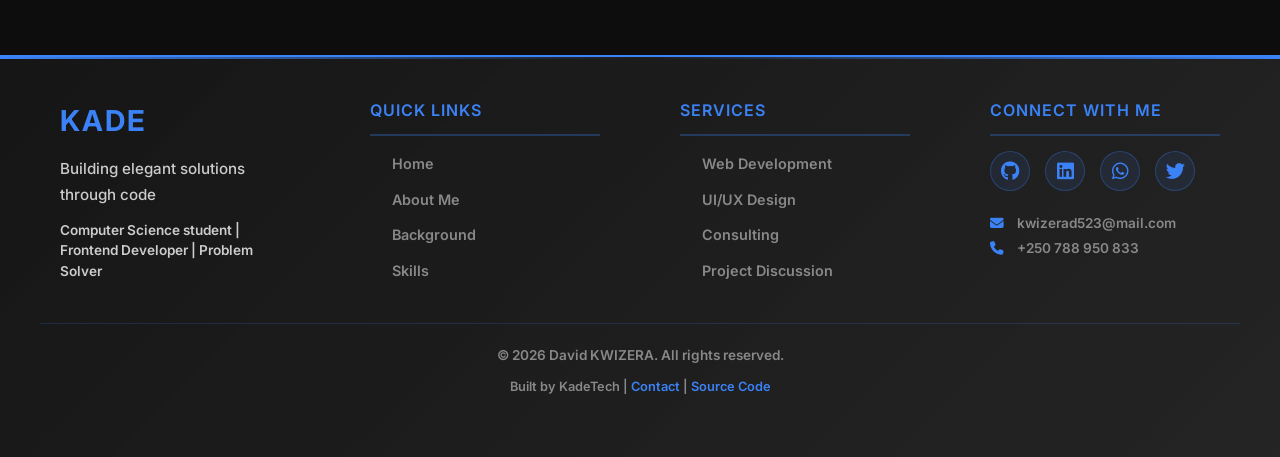
==== commit e63fb8ae: "This the new version of the portfolio where the profiles if no  added and the responsiveness is enha" ====
--- a/src/about.html
+++ b/src/about.html
@@ -14,6 +14,9 @@
     <nav>
         <div class="nav-logo"><img src="../media/bg-removed.png" alt="Kade" class="nav-avatar"></div>
         <ul class="nav-links">
+            <li class="nav-profile-mobile">
+                <img src="../media/bg-removed.png" alt="Kade" class="nav-avatar-mobile">
+            </li>
             <li><a href="../index.html">Home</a></li>
             <li><a href="about.html">About</a></li>
             <li><a href="background.html">Background</a></li>
--- a/src/style.css
+++ b/src/style.css
@@ -52,7 +52,7 @@
 
 * { margin: 0; padding: 0; box-sizing: border-box; }
 
-html { scroll-behavior: smooth; }
+html { scroll-behavior: smooth; width: 100%; overflow-x: hidden; }
 
 body {
     background: var(--bg);
@@ -61,6 +61,8 @@
     font-size: 15px;
     font-weight: 600;
     line-height: 1.7;
+    width: 100%;
+    overflow-x: hidden;
 }
 
 /* ── NAV ── */
@@ -129,6 +131,18 @@
     color: var(--white);
     transition: color 0.3s ease;
     z-index: 101;
+    background: none;
+    border: none;
+    padding: 0;
+    width: auto;
+}
+
+.hamburger:hover {
+    color: var(--accent);
+}
+
+.hamburger.open {
+    color: var(--accent);
 }
 
 .theme-toggle {
@@ -162,10 +176,45 @@
     padding: 60px 40px 30px;
     max-width: 900px;
     margin: 0 auto;
+    width: 100%;
+    overflow-x: hidden;
 }
 
 section[id]:not(#home) {
     padding-top: 100px !important;
+}
+
+/* Override inline styles on sections for mobile */
+@media (max-width: 768px) {
+    section[style*="padding"] {
+        padding: 30px 20px !important;
+        max-width: 100% !important;
+        margin: 0 auto !important;
+    }
+}
+
+@media (max-width: 600px) {
+    section[style*="padding"] {
+        padding: 16px 12px !important;
+        max-width: 100% !important;
+        margin: 0 auto !important;
+    }
+}
+
+@media (max-width: 480px) {
+    section[style*="padding"] {
+        padding: 14px 10px !important;
+        max-width: 100% !important;
+        margin: 0 auto !important;
+    }
+}
+
+@media (max-width: 380px) {
+    section[style*="padding"] {
+        padding: 10px 8px !important;
+        max-width: 100% !important;
+        margin: 0 auto !important;
+    }
 }
 
 .doc-welcome-section {
@@ -217,6 +266,38 @@
     border-radius: 20px;
 }
 
+/* Certificate View Animation */
+@keyframes slideDown {
+    from {
+        opacity: 0;
+        max-height: 0;
+        transform: translateY(-10px);
+    }
+    to {
+        opacity: 1;
+        max-height: 600px;
+        transform: translateY(0);
+    }
+}
+
+@keyframes slideUp {
+    from {
+        opacity: 1;
+        max-height: 600px;
+        transform: translateY(0);
+    }
+    to {
+        opacity: 0;
+        max-height: 0;
+        transform: translateY(-10px);
+    }
+}
+
+#aims-certificate[style*="display: block"],
+#ebc-certificate[style*="display: block"] {
+    animation: slideDown 0.4s ease-in-out forwards;
+}
+
 .section-title {
     font-size: 2rem;
     font-weight: 700;
@@ -272,6 +353,7 @@
     position: relative;
     overflow: hidden;
     min-height: 60vh;
+    width: 100%;
 }
 
 .home-video {
@@ -781,578 +863,158 @@
 }
 
 /* Tablet (768px - 1024px) */
-/* Tablet Portrait (600px - 768px) */
 @media (max-width: 768px) {
-    /* Navigation */
-    nav {
-        padding: 12px 50px 12px 16px;
-        display: flex;
-        justify-content: space-between;
+    nav { padding: 12px 50px 12px 16px; z-index: 1000; }
+    .doc-welcome-section { padding: 60px 30px; }
+    .doc-hero-title { font-size: 2.6rem; }
+    .doc-hero-copy { font-size: 1.1rem; max-width: 100%; }
+    .doc-avatar { width: 50px; height: 50px; }
+    .nav-logo { display: none !important; }
+    .nav-avatar { width: 40px; height: 40px; }
+    .nav-links { order: 3; width: 100%; display: none !important; flex-direction: column !important; gap: 8px !important; padding: 12px 0 !important; border-top: none !important; background: transparent !important; position: static !important; }
+    
+    /* Profile Header inside Mobile Menu */
+    .nav-links .nav-profile-mobile {
+        display: flex !important;
+        flex-direction: column;
         align-items: center;
-        gap: 12px;
-        flex-wrap: wrap;
+        justify-content: center;
+        padding: 20px 0;
+        border-bottom: 1px solid var(--border);
+        margin-bottom: 15px;
+        width: 100%;
     }
-
-    .doc-welcome-section {
-        padding: 60px 30px;
-    }
-
-    .doc-hero-title {
-        font-size: 2.6rem;
-    }
-
-    .doc-hero-copy {
-        font-size: 1.1rem;
-        max-width: 100%;
-    }
-
-    .doc-avatar {
+    .nav-avatar-mobile {
         width: 50px;
         height: 50px;
+        border-radius: 50%;
+        border: 2px solid var(--accent);
+        object-fit: cover;
     }
 
-    .nav-logo {
-        order: 1;
-        flex-shrink: 0;
-    }
-
-    .nav-avatar {
-        width: 40px;
-        height: 40px;
-    }
-
-    .nav-links {
-        order: 3;
-        width: 100%;
-        display: none !important;
-        flex-direction: column !important;
-        gap: 8px !important;
-        padding: 12px 0 !important;
-        border-top: 1px solid var(--accent-dim);
-        background: transparent !important;
-        position: static !important;
-    }
-
-    .nav-links.open {
-        display: flex !important;
-    }
-
-    .nav-links li {
-        padding: 0 !important;
-        border: none !important;
-    }
-
-    .nav-links a {
-        display: block !important;
-        padding: 10px 0 !important;
-        width: 100% !important;
-        border-bottom: none !important;
-        font-size: 0.9rem;
-    }
-
-    .nav-links a:hover,
-    .nav-links a.active {
-        color: var(--accent);
-        padding-left: 8px;
-    }
-
-    .theme-toggle {
-        order: 3;
-        min-width: 40px;
-        height: 40px;
-        font-size: 0.9rem;
-        display: none !important;
-    }
-
-    .nav-links.open ~ .theme-toggle {
-        display: inline-flex !important;
-        margin-top: 8px;
-    }
-
-    .hamburger {
-        display: block !important;
-        order: 2;
-        position: fixed;
-        right: 16px;
-        top: 14px;
-        font-size: 1.5rem;
-        cursor: pointer;
-        color: var(--white);
-        background: none;
-        border: none;
-        padding: 0;
-        z-index: 101;
-        transition: color 0.3s ease;
-    }
-
-    .hamburger:hover {
-        color: var(--accent);
-    }
-
-    /* Sections and Content */
-    section {
-        padding: 20px 16px;
-        margin: 16px auto;
-    }
-
-    #home {
-        padding: 60px 16px 20px;
-        min-height: auto;
-    }
-
-    .glitch {
-        font-size: 2.5rem !important;
-    }
-
-    .subtitle {
-        font-size: 0.9rem;
-    }
-
-    .intro {
-        font-size: 0.85rem;
-        max-width: 100%;
-    }
-
-    .home-wrapper {
-        flex-direction: column;
-        align-items: center;
-        text-align: center;
-        gap: 30px;
-    }
-
-    .home-content {
-        align-items: center;
-        text-align: center;
-    }
-
-    .btn-group {
-        justify-content: center;
-        gap: 10px;
-    }
-
-    .btn {
-        padding: 10px 20px;
-        font-size: 0.9rem;
-    }
-
-    .card {
-        padding: 18px;
-    }
-
-    .section-title {
-        font-size: 1.8rem;
-    }
-
-    .skills-grid {
-        grid-template-columns: repeat(2, 1fr);
-        gap: 12px;
-    }
-
-    .hobbies-grid {
-        grid-template-columns: repeat(2, 1fr);
-        gap: 10px;
-    }
-
-    footer {
-        padding: 25px 16px;
-    }
-
-    .footer-container {
-        grid-template-columns: repeat(2, 1fr);
-        gap: 20px;
-    }
+    .nav-links.open { display: flex !important; }
+    .nav-links li { padding: 0 !important; border: none !important; }
+    .nav-links a { display: block !important; padding: 10px 0 !important; width: 100% !important; border-bottom: none !important; font-size: 0.9rem; }
+    .nav-links a:hover, .nav-links a.active { color: var(--accent); padding-left: 8px; }
+    .theme-toggle { order: 3; min-width: 40px; height: 40px; font-size: 0.9rem; display: none !important; }
+    .nav-links.open ~ .theme-toggle { display: inline-flex !important; margin-top: 8px; }
+    .hamburger { display: block !important; order: 2; position: fixed; right: 16px; top: 14px; font-size: 1.5rem; cursor: pointer; color: var(--white); background: none; border: none; padding: 0; z-index: 1001; transition: color 0.3s ease; }
+    .hamburger:hover { color: var(--accent); }
+    section { padding: 30px 20px !important; margin: 0 auto !important; max-width: 100% !important; }
+    #home { padding: 70px 20px 30px !important; }
+    .glitch { font-size: 2.5rem !important; }
+    .subtitle { font-size: 0.9rem; }
+    .intro { font-size: 0.85rem; max-width: 100%; }
+    .home-wrapper { flex-direction: column; align-items: center; text-align: center; gap: 30px; }
+    .home-content { align-items: center; text-align: center; margin-top: 0; }
+    .btn-group { justify-content: center; gap: 10px; }
+    .btn { padding: 10px 20px; font-size: 0.9rem; }
+    .card { padding: 20px; }
+    .section-title { font-size: 1.8rem; }
+    .skills-grid { grid-template-columns: repeat(2, 1fr); gap: 12px; }
+    .hobbies-grid { grid-template-columns: repeat(2, 1fr); gap: 12px; }
+    footer { padding: 30px 20px; }
+    .footer-container { grid-template-columns: repeat(2, 1fr); gap: 24px; }
+}
+
+@media (min-width: 769px) {
+    .nav-profile-mobile { display: none; }
 }
 
 /* Smartphone (480px - 600px) */
 @media (max-width: 600px) {
-    nav {
-        padding: 10px 45px 10px 12px;
-        flex-wrap: wrap;
-    }
-
-    .doc-welcome-section {
-        padding: 50px 24px;
-    }
-
-    .doc-hero-title {
-        font-size: 2.4rem;
-    }
-
-    .doc-hero-copy {
-        font-size: 1rem;
-    }
-
-    .doc-avatar {
-        width: 48px;
-        height: 48px;
-    }
-
-    .nav-avatar {
-        width: 38px;
-        height: 38px;
-    }
-
-    .nav-links {
-        order: 3;
-        width: 100%;
-        display: none !important;
-        flex-direction: column !important;
-        gap: 4px !important;
-        padding: 10px 0 !important;
-        border-top: 1px solid var(--accent-dim);
-    }
-
-    .nav-links.open {
-        display: flex !important;
-    }
-
-    .nav-links a {
-        display: block !important;
-        padding: 8px 0 !important;
-        font-size: 0.85rem;
-    }
-
-    .theme-toggle {
-        order: 3;
-        min-width: 38px;
-        height: 38px;
-        display: none !important;
-    }
-
-    .nav-links.open ~ .theme-toggle {
-        display: inline-flex !important;
-        margin-top: 8px;
-    }
-
-    .hamburger {
-        display: block !important;
-        order: 2;
-        position: fixed;
-        right: 12px;
-        top: 12px;
-        font-size: 1.3rem;
-    }
-
-    section {
-        padding: 16px 12px;
-    }
-
-    .glitch {
-        font-size: 2.2rem !important;
-    }
-
-    .btn {
-        padding: 8px 16px;
-        font-size: 0.85rem;
-    }
-
-    .card {
-        padding: 16px;
-    }
-
-    .section-title {
-        font-size: 1.6rem;
-        margin-bottom: 16px;
-    }
-
-    .skills-grid {
-        grid-template-columns: 1fr;
-    }
-
-    .hobbies-grid {
-        grid-template-columns: repeat(2, 1fr);
-        gap: 8px;
-    }
-
-    footer {
-        padding: 20px 12px;
-    }
-
-    .footer-container {
-        grid-template-columns: 1fr;
-        gap: 16px;
-    }
+    nav { padding: 10px 45px 10px 12px; z-index: 1000; }
+    .doc-welcome-section { padding: 40px 20px; }
+    .doc-hero-title { font-size: 2rem; }
+    .doc-hero-copy { font-size: 0.95rem; max-width: 100%; }
+    .doc-avatar { width: 44px; height: 44px; }
+    .nav-avatar { width: 36px; height: 36px; }
+    .nav-links { order: 3; width: 100%; display: none !important; flex-direction: column !important; gap: 4px !important; padding: 10px 0 !important; border-top: 1px solid var(--accent-dim); }
+    .nav-links.open { display: flex !important; }
+    .nav-links a { display: block !important; padding: 8px 0 !important; font-size: 0.8rem; width: 100% !important; }
+    .theme-toggle { order: 3; min-width: 36px; height: 36px; display: none !important; }
+    .nav-links.open ~ .theme-toggle { display: inline-flex !important; margin-top: 8px; }
+    .hamburger { display: block !important; order: 2; position: fixed; right: 12px; top: 12px; font-size: 1.2rem; }
+    section { padding: 16px 12px !important; max-width: 100% !important; margin: 0 auto !important; }
+    #home { padding: 55px 12px 20px !important; }
+    .glitch { font-size: 2rem !important; }
+    .subtitle { font-size: 0.85rem; }
+    .intro { font-size: 0.8rem; max-width: 100%; }
+    .home-content { margin-top: 0; }
+    .btn-group { justify-content: center; gap: 8px; }
+    .btn { padding: 8px 16px; font-size: 0.8rem; }
+    .card { padding: 14px; }
+    .section-title { font-size: 1.5rem; }
+    .skills-grid { grid-template-columns: 1fr; gap: 10px; }
+    .hobbies-grid { grid-template-columns: repeat(2, 1fr); gap: 8px; }
+    footer { padding: 20px 12px; }
+    .footer-container { grid-template-columns: 1fr; gap: 16px; }
 }
 
 /* Small Mobile (380px - 480px) */
 @media (max-width: 480px) {
-    nav {
-        padding: 8px 40px 8px 10px;
-        gap: 8px;
-    }
-
-    .doc-welcome-section {
-        padding: 40px 18px;
-    }
-
-    .doc-hero-title {
-        font-size: 2rem;
-        letter-spacing: 1px;
-    }
-
-    .doc-hero-copy {
-        font-size: 0.95rem;
-        max-width: 100%;
-    }
-
-    .doc-avatar {
-        width: 44px;
-        height: 44px;
-    }
-
-    .nav-logo {
-        flex-shrink: 0;
-    }
-
-    .nav-avatar {
-        width: 36px;
-        height: 36px;
-    }
-
-    .nav-links {
-        order: 3;
-        width: 100%;
-        display: none !important;
-        flex-direction: column !important;
-        gap: 2px !important;
-        padding: 8px 0 !important;
-        border-top: 1px solid var(--accent-dim);
-    }
-
-    .nav-links.open {
-        display: flex !important;
-    }
-
-    .nav-links li {
-        padding: 0 !important;
-    }
-
-    .nav-links a {
-        display: block !important;
-        padding: 6px 0 !important;
-        font-size: 0.8rem;
-        width: 100% !important;
-    }
-
-    .theme-toggle {
-        order: 3;
-        min-width: 36px;
-        height: 36px;
-        font-size: 0.85rem;
-        display: none !important;
-    }
-
-    .nav-links.open ~ .theme-toggle {
-        display: inline-flex !important;
-        margin-top: 8px;
-    }
-
-    .hamburger {
-        display: block !important;
-        order: 2;
-        position: fixed;
-        right: 10px;
-        top: 10px;
-        font-size: 1.2rem;
-    }
-
-    section {
-        padding: 12px 10px;
-        margin: 12px auto;
-    }
-
-    #home {
-        padding: 50px 10px 16px;
-        min-height: 50vh;
-    }
-
-    .glitch {
-        font-size: 1.8rem !important;
-        margin-bottom: 8px;
-    }
-
-    .subtitle {
-        font-size: 0.8rem;
-        margin-bottom: 6px;
-    }
-
-    .intro {
-        font-size: 0.75rem;
-        max-width: 100%;
-        margin-bottom: 12px;
-    }
-
-    .home-wrapper {
-        flex-direction: column;
-        align-items: center;
-        text-align: center;
-        gap: 20px;
-        margin-top: 20px;
-    }
-
-    .home-content {
-        align-items: center;
-        text-align: center;
-        margin-top: 0;
-    }
-
-    .btn-group {
-        justify-content: center;
-        gap: 8px;
-        flex-direction: column;
-        width: 100%;
-    }
-
-    .btn {
-        padding: 8px 14px;
-        font-size: 0.75rem;
-        width: 100%;
-    }
-
-    .card {
-        padding: 14px;
-    }
-
-    .section-title {
-        font-size: 1.4rem;
-        margin-bottom: 12px;
-    }
-
-    .skills-grid {
-        grid-template-columns: 1fr;
-        gap: 8px;
-    }
-
-    .hobbies-grid {
-        grid-template-columns: 1fr;
-        gap: 6px;
-    }
-
-    footer {
-        padding: 16px 10px;
-        margin-top: 20px;
-    }
-
-    .footer-container {
-        grid-template-columns: 1fr;
-        gap: 16px;
-    }
-
-    .footer-section {
-        padding: 0;
-    }
-
-    .footer-logo {
-        font-size: 1.2rem;
-    }
-
-    .footer-section-title {
-        font-size: 0.95rem;
-    }
-
-    .footer-links {
-        font-size: 0.8rem;
-    }
-
-    .footer-social {
-        gap: 8px;
-        font-size: 0.9rem;
-    }
-
-    .footer-contact {
-        font-size: 0.75rem;
-    }
-
-    .footer-copy {
-        font-size: 0.7rem;
-    }
+    nav { padding: 8px 40px 8px 10px; gap: 6px; z-index: 1000; }
+    .doc-welcome-section { padding: 35px 16px; }
+    .doc-hero-title { font-size: 1.8rem; letter-spacing: 0.5px; }
+    .doc-hero-copy { font-size: 0.9rem; max-width: 100%; }
+    .doc-avatar { width: 40px; height: 40px; }
+    .nav-logo { flex-shrink: 0; }
+    .nav-avatar { width: 34px; height: 34px; }
+    .nav-links { order: 3; width: 100%; display: none !important; flex-direction: column !important; gap: 2px !important; padding: 8px 0 !important; border-top: 1px solid var(--accent-dim); }
+    .nav-links.open { display: flex !important; }
+    .nav-links li { padding: 0 !important; }
+    .nav-links a { display: block !important; padding: 6px 0 !important; font-size: 0.75rem; width: 100% !important; }
+    .theme-toggle { order: 3; min-width: 34px; height: 34px; font-size: 0.8rem; display: none !important; }
+    .nav-links.open ~ .theme-toggle { display: inline-flex !important; margin-top: 6px; }
+    .hamburger { display: block !important; order: 2; position: fixed; right: 10px; top: 10px; font-size: 1.1rem; }
+    section { padding: 14px 10px !important; max-width: 100% !important; margin: 0 auto !important; }
+    #home { padding: 50px 10px 16px !important; min-height: 50vh; }
+    .glitch { font-size: 1.6rem !important; margin-bottom: 6px; }
+    .subtitle { font-size: 0.75rem; margin-bottom: 4px; }
+    .intro { font-size: 0.72rem; max-width: 100%; margin-bottom: 10px; }
+    .home-wrapper { flex-direction: column; align-items: center; text-align: center; gap: 16px; margin-top: 16px; }
+    .home-content { align-items: center; text-align: center; margin-top: 0; }
+    .btn-group { justify-content: center; gap: 6px; flex-direction: column; width: 100%; }
+    .btn { padding: 7px 12px; font-size: 0.72rem; width: 100%; }
+    .card { padding: 12px; }
+    .section-title { font-size: 1.3rem; margin-bottom: 10px; }
+    .skills-grid { grid-template-columns: 1fr; gap: 8px; }
+    .hobbies-grid { grid-template-columns: 1fr; gap: 6px; }
+    footer { padding: 14px 10px; margin-top: 16px; }
+    .footer-container { grid-template-columns: 1fr; gap: 12px; }
+    .footer-section { padding: 0; }
+    .footer-logo { font-size: 1.1rem; }
+    .footer-section-title { font-size: 0.9rem; }
+    .footer-links { font-size: 0.75rem; }
+    .footer-social { gap: 6px; }
+    .footer-contact { font-size: 0.7rem; }
+    .footer-copy { font-size: 0.65rem; }
 }
 
 /* Extra Small (below 380px) */
 @media (max-width: 380px) {
-    nav {
-        padding: 6px 35px 6px 8px;
-    }
-
-    .nav-avatar {
-        width: 32px;
-        height: 32px;
-    }
-
-    .nav-links {
-        order: 3;
-        width: 100%;
-        display: none !important;
-        flex-direction: column !important;
-        gap: 2px !important;
-        padding: 8px 0 !important;
-        border-top: 1px solid var(--accent-dim);
-    }
-
-    .nav-links.open {
-        display: flex !important;
-    }
-
-    .nav-links a {
-        display: block !important;
-        font-size: 0.7rem;
-        padding: 4px 0 !important;
-    }
-
-    .theme-toggle {
-        order: 3;
-        min-width: 32px;
-        height: 32px;
-        font-size: 0.8rem;
-        display: none !important;
-    }
-
-    .nav-links.open ~ .theme-toggle {
-        display: inline-flex !important;
-        margin-top: 8px;
-    }
-
-    .hamburger {
-        display: block !important;
-        order: 2;
-        position: fixed;
-        right: 8px;
-        top: 8px;
-        font-size: 1rem;
-    }
-
-    section {
-        padding: 10px 8px;
-    }
-
-    #home {
-        padding: 45px 8px 12px;
-    }
-
-    .glitch {
-        font-size: 1.5rem !important;
-    }
-
-    .subtitle {
-        font-size: 0.75rem;
-    }
-
-    .intro {
-        font-size: 0.7rem;
-    }
-
-    .btn {
-        padding: 6px 12px;
-        font-size: 0.7rem;
-    }
-
-    .card {
-        padding: 12px;
-    }
-
-    .section-title {
-        font-size: 1.2rem;
-    }
+    nav { padding: 6px 35px 6px 8px; z-index: 1000; }
+    .nav-avatar { width: 30px; height: 30px; }
+    .nav-links { order: 3; width: 100%; display: none !important; flex-direction: column !important; gap: 1px !important; padding: 6px 0 !important; border-top: 1px solid var(--accent-dim); }
+    .nav-links.open { display: flex !important; }
+    .nav-links a { display: block !important; font-size: 0.7rem; padding: 4px 0 !important; }
+    .theme-toggle { order: 3; min-width: 30px; height: 30px; font-size: 0.75rem; display: none !important; }
+    .nav-links.open ~ .theme-toggle { display: inline-flex !important; margin-top: 6px; }
+    .hamburger { display: block !important; order: 2; position: fixed; right: 8px; top: 8px; font-size: 1rem; }
+    section { padding: 10px 8px !important; max-width: 100% !important; }
+    #home { padding: 45px 8px 12px !important; }
+    .glitch { font-size: 1.4rem !important; }
+    .subtitle { font-size: 0.7rem; }
+    .intro { font-size: 0.65rem; }
+    .btn { padding: 6px 10px; font-size: 0.65rem; }
+    .card { padding: 10px; }
+    .section-title { font-size: 1.1rem; }
+    .skills-grid { grid-template-columns: 1fr; gap: 6px; }
+    .hobbies-grid { grid-template-columns: 1fr; gap: 4px; }
+    footer { padding: 12px 8px; margin-top: 12px; }
+    .footer-container { grid-template-columns: 1fr; gap: 10px; }
+    .footer-logo { font-size: 0.95rem; }
+    .footer-links { font-size: 0.65rem; }
 }
 
 /* ── CONTACT ── */
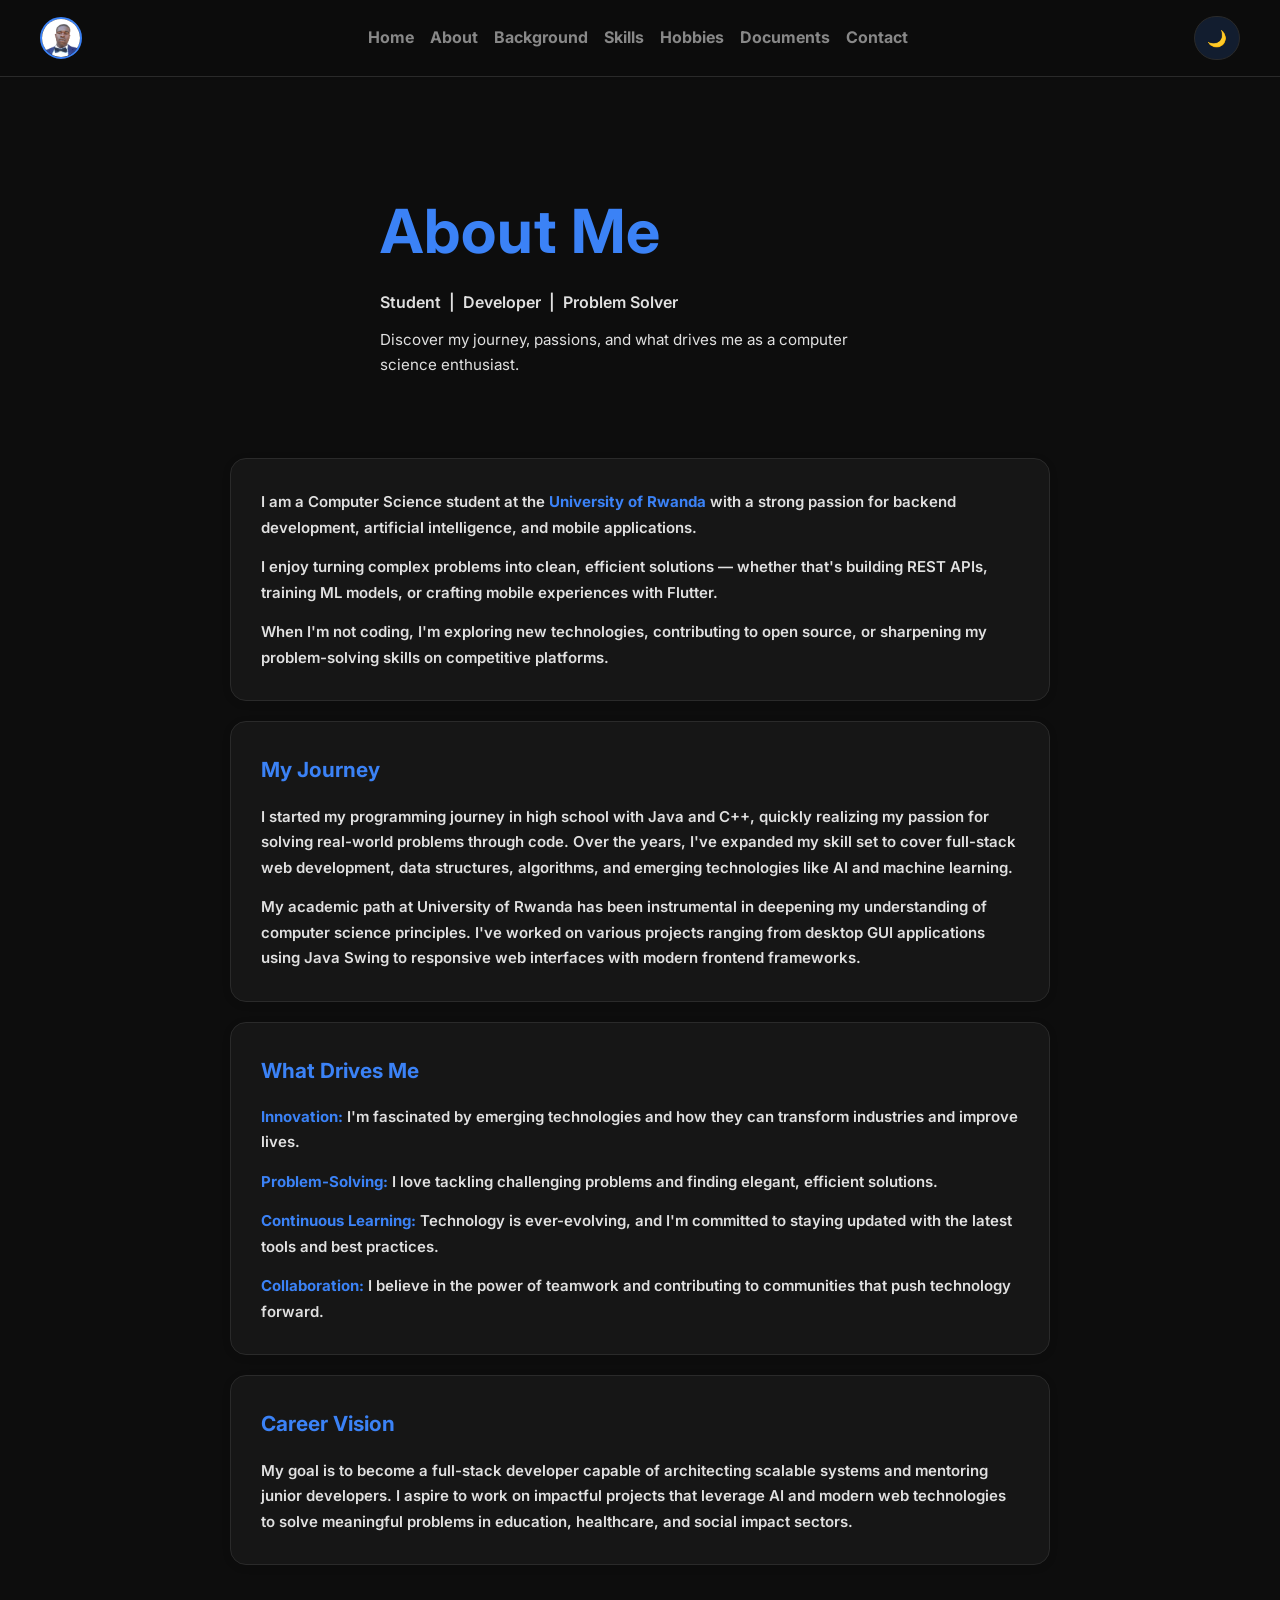
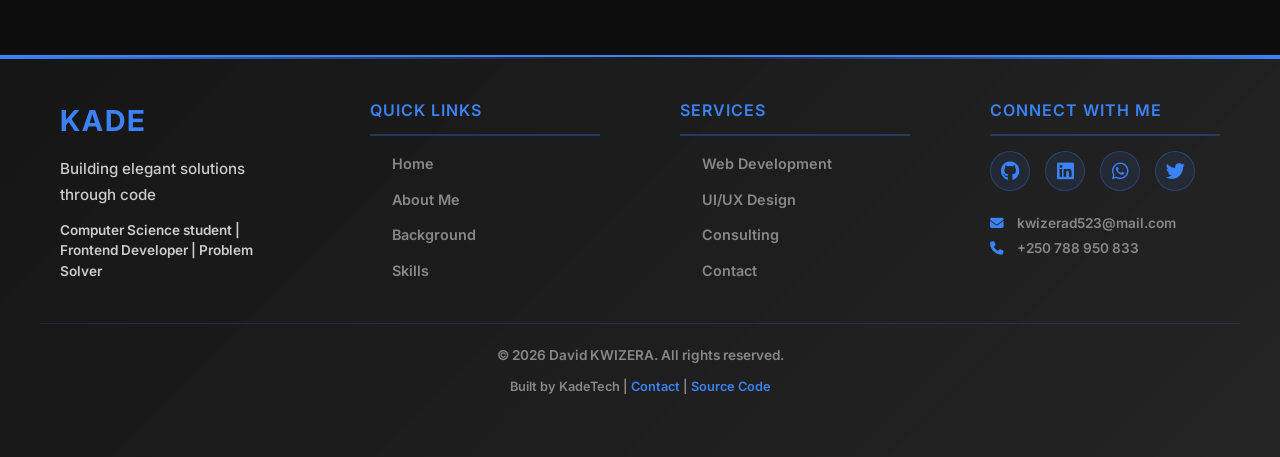
==== commit 8edf9072: "I have have make new change to both pages just to enhance responsiveness" ====
--- a/src/about.html
+++ b/src/about.html
@@ -100,7 +100,7 @@
                     <li><a href="skills.html">Web Development</a></li>
                     <li><a href="skills.html">UI/UX Design</a></li>
                     <li><a href="background.html">Consulting</a></li>
-                    <li><a href="contact.html">Project Discussion</a></li>
+                    <li><a href="contact.html">Contact</a></li>
                 </ul>
             </div>
 
@@ -108,7 +108,7 @@
             <div class="footer-section">
                 <h4 class="footer-section-title">Connect With Me</h4>
                 <div class="footer-social">
-                    <a href="https://github.com/kadekwizera" target="_blank" title="GitHub"><i class="fab fa-github"></i></a>
+                    <a href="https://github.com/KADE2003N01/kade-status" target="_blank" title="GitHub"><i class="fab fa-github"></i></a>
                     <a href="https://linkedin.com/in/david-kwizera" target="_blank" title="LinkedIn"><i class="fab fa-linkedin"></i></a>
                     <a href="https://wa.me/+250788950833" target="_blank" title="WhatsApp"><i class="fab fa-whatsapp"></i></a>
                     <a href="https://twitter.com/kadekwizera" target="_blank" title="Twitter"><i class="fab fa-twitter"></i></a>
@@ -123,7 +123,7 @@
         <!-- Footer Bottom -->
         <div class="footer-bottom">
             <p class="footer-copy">&copy; 2026 David KWIZERA. All rights reserved.</p>
-            <p class="footer-built">Built by KadeTech | <a href="mailto:kwizerad523@mail.com">Contact</a> | <a href="https://github.com/kadekwizera" target="_blank">Source Code</a></p>
+            <p class="footer-built">Built by KadeTech | <a href="tel:+250788950833">Contact</a> | <a href="https://github.com/KADE2003N01/kade-status" target="_blank">Source Code</a></p>
         </div>
     </footer>
 
--- a/src/style.css
+++ b/src/style.css
@@ -252,12 +252,68 @@
 }
 
 .doc-download-button {
-    padding: 18px 40px;
-    font-size: 1.2rem;
+    background: var(--accent);
+    color: white;
+    border: none;
+    padding: 16px 32px;
+    font-size: 1.1rem;
+    font-weight: 700;
     border-radius: 50px;
+    cursor: pointer;
+    transition: all 0.3s ease;
+    box-shadow: 0 6px 20px rgba(59, 130, 246, 0.4);
+    margin-bottom: 25px;
+    font-family: var(--font);
+    text-transform: uppercase;
     letter-spacing: 1px;
     width: auto;
-    min-width: 220px;
+}
+
+.doc-download-button:hover {
+    background: #4f46e5;
+    transform: translateY(-3px);
+    box-shadow: 0 8px 25px rgba(59, 130, 246, 0.5);
+}
+
+/* Document Page Components */
+.doc-card-info {
+    background: var(--card-bg);
+    border: 1px solid var(--accent-dim);
+    border-radius: 20px;
+    padding: 40px;
+    margin-bottom: 50px;
+    text-align: left;
+}
+
+.doc-info-header {
+    display: flex;
+    align-items: center;
+    gap: 20px;
+    margin-bottom: 25px;
+}
+
+.doc-card-download {
+    background: linear-gradient(135deg, var(--card-bg) 0%, rgba(59, 130, 246, 0.1) 100%);
+    border: 2px solid var(--accent);
+    border-radius: 20px;
+    padding: 50px;
+    position: relative;
+    overflow: hidden;
+    text-align: center;
+}
+
+.doc-download-icon-circle {
+    width: 100px;
+    height: 100px;
+    background: var(--accent);
+    border-radius: 50%;
+    display: flex;
+    align-items: center;
+    justify-content: center;
+    font-size: 3rem;
+    color: white;
+    margin: 0 auto 20px;
+    box-shadow: 0 10px 30px rgba(59, 130, 246, 0.4);
 }
 
 .doc-card-button {
@@ -866,9 +922,22 @@
 @media (max-width: 768px) {
     nav { padding: 12px 50px 12px 16px; z-index: 1000; }
     .doc-welcome-section { padding: 60px 30px; }
-    .doc-hero-title { font-size: 2.6rem; }
-    .doc-hero-copy { font-size: 1.1rem; max-width: 100%; }
+    .doc-hero-title { font-size: 2.4rem; }
+    .doc-hero-copy { font-size: 1.05rem; max-width: 100%; }
     .doc-avatar { width: 50px; height: 50px; }
+    
+    .doc-card-info { padding: 25px; margin-bottom: 30px; }
+    .doc-info-header { flex-direction: column; text-align: center; gap: 15px; }
+    .doc-card-download { padding: 35px 20px; }
+    .doc-download-icon-circle { width: 80px; height: 80px; font-size: 2.2rem; }
+    .doc-download-button { padding: 14px 28px; font-size: 1rem; width: 100%; }
+    
+    /* Adjusted Certificate Grid for Mobile */
+    .doc-grid-container { 
+        grid-template-columns: 1fr !important; 
+        gap: 20px !important; 
+    }
+
     .nav-logo { display: none !important; }
     .nav-avatar { width: 40px; height: 40px; }
     .nav-links { order: 3; width: 100%; display: none !important; flex-direction: column !important; gap: 8px !important; padding: 12px 0 !important; border-top: none !important; background: transparent !important; position: static !important; }
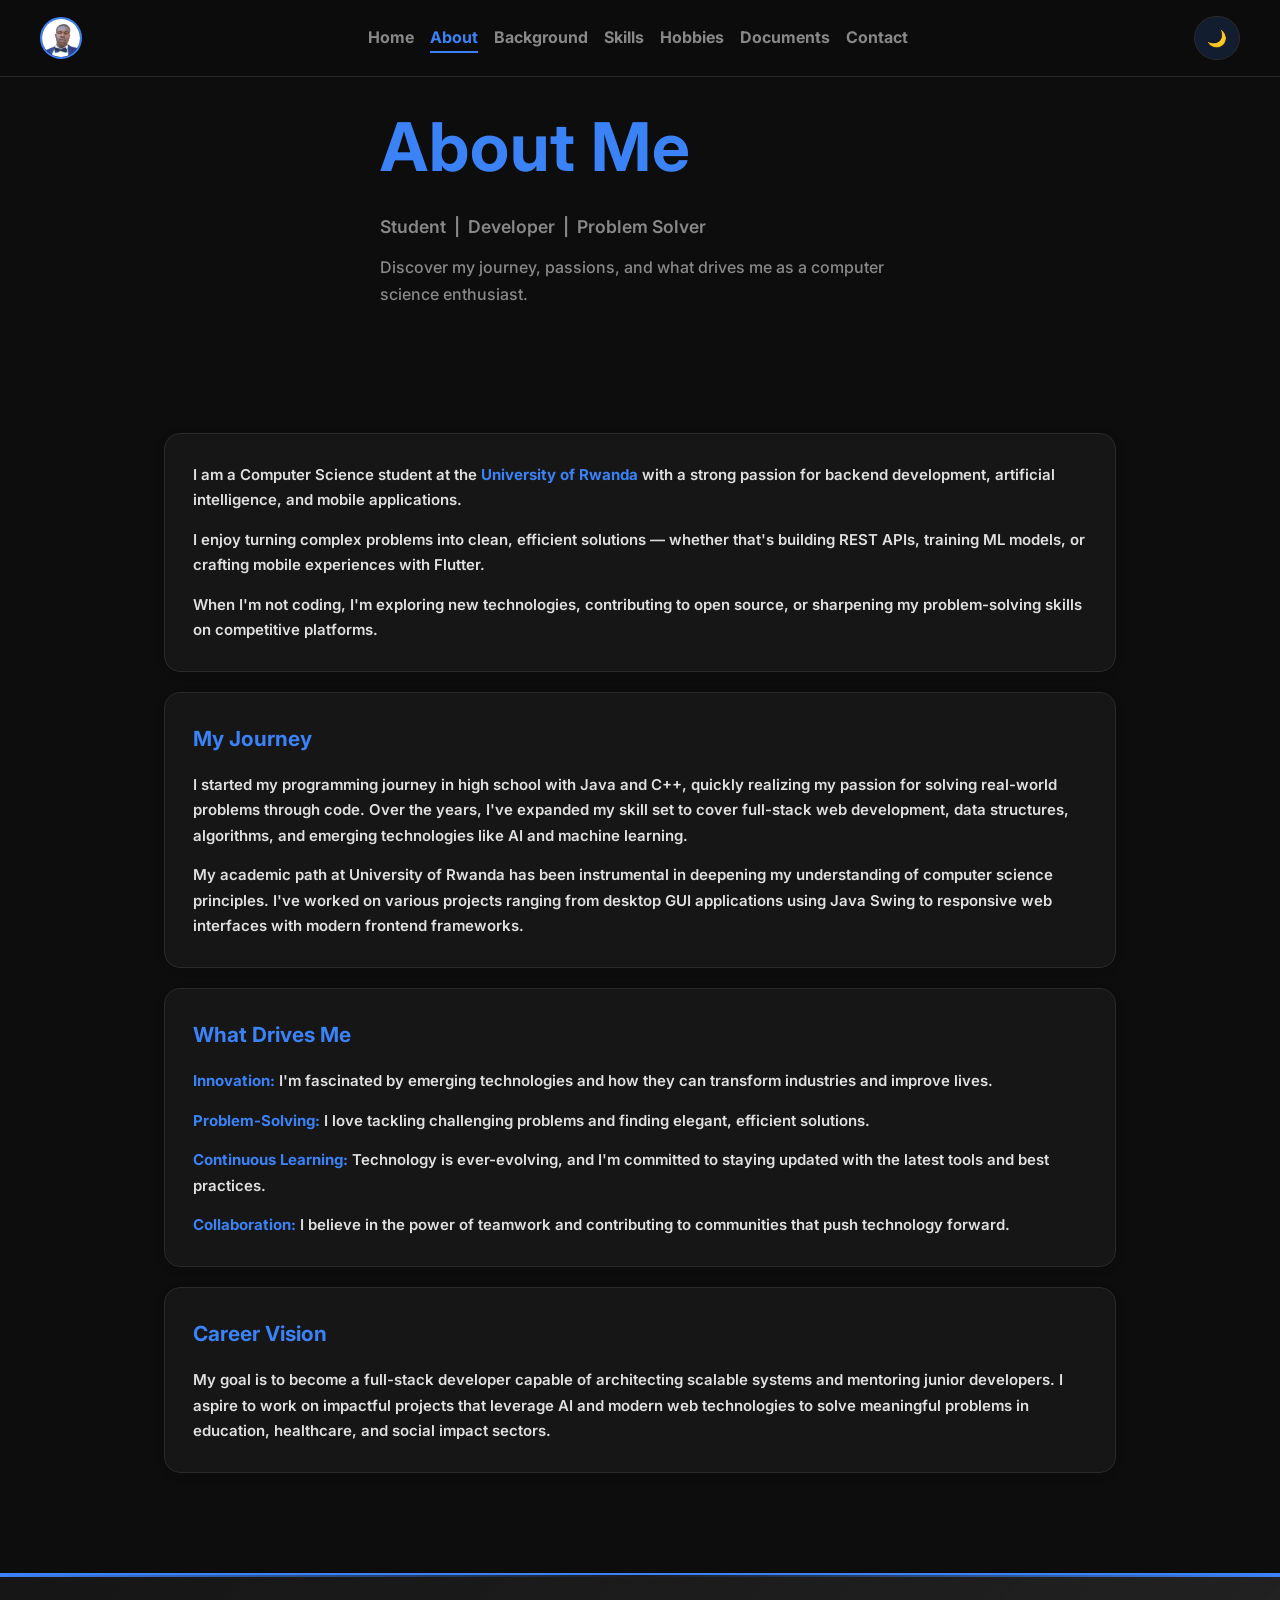
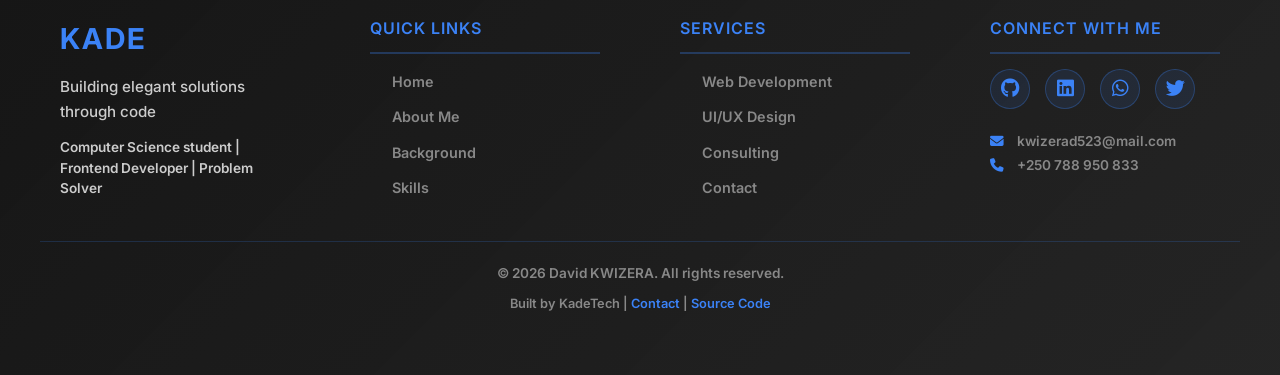
==== commit 52a2ea42: "This is the new updated portfolio" ====
--- a/src/about.html
+++ b/src/about.html
@@ -14,9 +14,6 @@
     <nav>
         <div class="nav-logo"><img src="../media/bg-removed.png" alt="Kade" class="nav-avatar"></div>
         <ul class="nav-links">
-            <li class="nav-profile-mobile">
-                <img src="../media/bg-removed.png" alt="Kade" class="nav-avatar-mobile">
-            </li>
             <li><a href="../index.html">Home</a></li>
             <li><a href="about.html">About</a></li>
             <li><a href="background.html">Background</a></li>
@@ -45,7 +42,7 @@
     </section>
 
     <!-- ABOUT CONTENT -->
-    <section style="padding: 30px 40px; max-width: 900px; margin: 0 auto;">
+    <section>
         <div class="card">
             <p>I am a Computer Science student at the <strong>University of Rwanda</strong> with a strong passion for backend development, artificial intelligence, and mobile applications.</p>
             <p>I enjoy turning complex problems into clean, efficient solutions — whether that's building REST APIs, training ML models, or crafting mobile experiences with Flutter.</p>
--- a/src/style.css
+++ b/src/style.css
@@ -63,6 +63,7 @@
     line-height: 1.7;
     width: 100%;
     overflow-x: hidden;
+    cursor: default; /* Removes the "writing symbol" (I-beam) from the whole page */
 }
 
 /* ── NAV ── */
@@ -126,15 +127,16 @@
 
 .hamburger {
     display: none;
-    font-size: 1.5rem;
+    font-size: 1.8rem;
+    width: 40px;
+    height: 40px;
+    text-align: center;
     cursor: pointer;
     color: var(--white);
     transition: color 0.3s ease;
     z-index: 101;
     background: none;
     border: none;
-    padding: 0;
-    width: auto;
 }
 
 .hamburger:hover {
@@ -173,47 +175,27 @@
 
 /* ── SECTIONS ── */
 section {
-    padding: 60px 40px 30px;
-    max-width: 900px;
+    padding: 60px 24px 40px; /* Slightly reduced default section padding */
+    max-width: 1000px;
     margin: 0 auto;
     width: 100%;
     overflow-x: hidden;
 }
 
 section[id]:not(#home) {
-    padding-top: 100px !important;
-}
-
-/* Override inline styles on sections for mobile */
+    padding-top: 90px !important; /* Adjusted for closer hero to nav */
+}
+
+/* Responsive Section Padding */
 @media (max-width: 768px) {
-    section[style*="padding"] {
-        padding: 30px 20px !important;
-        max-width: 100% !important;
-        margin: 0 auto !important;
+    section {
+        padding: 50px 20px 25px;
     }
 }
 
-@media (max-width: 600px) {
-    section[style*="padding"] {
-        padding: 16px 12px !important;
-        max-width: 100% !important;
-        margin: 0 auto !important;
-    }
-}
-
 @media (max-width: 480px) {
-    section[style*="padding"] {
-        padding: 14px 10px !important;
-        max-width: 100% !important;
-        margin: 0 auto !important;
-    }
-}
-
-@media (max-width: 380px) {
-    section[style*="padding"] {
-        padding: 10px 8px !important;
-        max-width: 100% !important;
-        margin: 0 auto !important;
+    section {
+        padding: 40px 16px 20px;
     }
 }
 
@@ -225,7 +207,7 @@
 }
 
 .doc-hero-title {
-    font-size: 3.2rem;
+    font-size: clamp(2rem, 8vw, 3.2rem);
     font-weight: 800;
     color: var(--white);
     margin-bottom: 20px;
@@ -255,8 +237,8 @@
     background: var(--accent);
     color: white;
     border: none;
-    padding: 16px 32px;
-    font-size: 1.1rem;
+    padding: clamp(10px, 3vw, 14px) clamp(20px, 6vw, 28px);
+    font-size: clamp(0.9rem, 2.5vw, 1rem);
     font-weight: 700;
     border-radius: 50px;
     cursor: pointer;
@@ -293,24 +275,38 @@
 }
 
 .doc-card-download {
-    background: linear-gradient(135deg, var(--card-bg) 0%, rgba(59, 130, 246, 0.1) 100%);
-    border: 2px solid var(--accent);
+    background: linear-gradient(145deg, var(--card-bg), rgba(59, 130, 246, 0.05));
+    border: 1px solid var(--accent);
     border-radius: 20px;
-    padding: 50px;
+    padding: 60px 40px;
     position: relative;
     overflow: hidden;
     text-align: center;
+    box-shadow: 0 20px 40px rgba(0, 0, 0, 0.3);
+}
+
+@media (max-width: 768px) {
+    .doc-card-download {
+        padding: 40px 20px;
+    }
+}
+
+.doc-download-title {
+    color: var(--white);
+    font-size: clamp(1.5rem, 6vw, 2.5rem);
+    font-weight: 800;
+    margin-bottom: 15px;
 }
 
 .doc-download-icon-circle {
-    width: 100px;
-    height: 100px;
+    width: clamp(70px, 15vw, 100px);
+    height: clamp(70px, 15vw, 100px);
     background: var(--accent);
     border-radius: 50%;
     display: flex;
     align-items: center;
     justify-content: center;
-    font-size: 3rem;
+    font-size: clamp(2rem, 5vw, 3rem);
     color: white;
     margin: 0 auto 20px;
     box-shadow: 0 10px 30px rgba(59, 130, 246, 0.4);
@@ -355,23 +351,26 @@
 }
 
 .section-title {
-    font-size: 2rem;
+    font-size: clamp(1.5rem, 5vw, 2.2rem); /* Fluid font size for section titles */
     font-weight: 700;
     color: var(--accent);
-    margin-bottom: 20px;
+    margin-bottom: 24px;
+    display: flex; /* Ensures prompt icon aligns with text */
+    align-items: center;
 }
 
 .section-title .prompt { color: var(--accent); margin-right: 8px; }
 
 /* Improve text visibility in sections */
 section p {
-    color: var(--white) !important;
-    font-weight: 600;
+    color: var(--muted) !important; /* Use muted for general text for better contrast */
+    font-weight: 500; /* Slightly lighter weight for body text */
+    margin-bottom: 1rem; /* Consistent paragraph spacing */
 }
 
 section h2, section h3 {
     color: var(--white) !important;
-    font-weight: 700;
+    margin-bottom: 1rem; /* Consistent heading spacing */
 }
 
 section strong {
@@ -392,11 +391,11 @@
 
 /* Hero section titles larger */
 .glitch {
-    font-size: 3.8rem;
+    font-size: clamp(2.2rem, 9vw, 4.2rem); /* Slightly adjusted clamp for hero titles */
     font-weight: 700;
     color: var(--accent);
     letter-spacing: 1px;
-    margin-bottom: 6px;
+    margin-bottom: 8px;
 }
 
 /* ── HOME ── */
@@ -405,7 +404,7 @@
     align-items: center;
     justify-content: center;
     text-align: left;
-    padding: 80px 40px 30px;
+    padding: 50px 40px 20px; /* Reduced padding for hero section */
     position: relative;
     overflow: hidden;
     min-height: 60vh;
@@ -441,28 +440,19 @@
     flex-direction: column;
 }
 
-.home-content {
-    display: flex;
-    flex-direction: column;
-    align-items: flex-start;
-    justify-content: center;
-    text-align: left;
-    margin-top: 80px;
-}
-
 .subtitle {
     color: #ccc;
-    font-size: 1rem;
+    font-size: clamp(0.9rem, 2.5vw, 1.1rem); /* Responsive subtitle */
     font-weight: 600;
-    margin-bottom: 10px;
+    margin-bottom: 12px;
 }
 
 .intro {
     color: #ccc;
-    font-size: 0.95rem;
-    font-weight: 400;
+    font-size: clamp(0.85rem, 2.2vw, 1rem); /* Responsive intro text */
+    font-weight: 500;
     max-width: 520px;
-    margin-bottom: 20px;
+    margin-bottom: 24px;
 }
 
 .btn-group { display: flex; gap: 14px; flex-wrap: wrap; }
@@ -496,7 +486,7 @@
 .card {
     background: var(--card-bg);
     border: 1px solid var(--accent-dim);
-    padding: 30px;
+    padding: 28px; /* Slightly reduced card padding */
     border-radius: 16px;
     box-shadow: 0 2px 8px rgba(0, 0, 0, 0.1);
 }
@@ -508,7 +498,7 @@
 /* ── BACKGROUND GROUPS ── */
 .bg-group {
     margin-bottom: 16px;
-    background: var(--card-bg);
+    background: var(--card-bg); /* Ensure consistency with card background */
     border: 1px solid var(--accent-dim);
     border-radius: 16px;
     padding: 16px 20px;
@@ -522,6 +512,13 @@
     display: flex;
     align-items: center;
     gap: 8px;
+}
+
+/* Utility Grids */
+.grid-responsive {
+    display: grid;
+    grid-template-columns: repeat(auto-fill, minmax(min(100%, 280px), 1fr)); /* Adjusted min-width for more flexibility */
+    gap: 24px;
 }
 
 /* ── TIMELINE ── */
@@ -533,6 +530,12 @@
     left: 8px; top: 0; bottom: 0;
     width: 2px;
     background: var(--accent-dim);
+}
+
+@media (max-width: 480px) {
+    .timeline { padding-left: 20px; }
+    .timeline::before { left: 4px; }
+    .timeline-dot { left: -20px; width: 10px; height: 10px; }
 }
 
 .timeline-item {
@@ -561,7 +564,7 @@
 .timeline-content h3 {
     color: var(--white);
     font-size: 1.05rem;
-    font-weight: 600;
+    font-weight: 700; /* Make timeline headings bolder */
     margin-bottom: 6px;
 }
 
@@ -579,9 +582,9 @@
 
 
 .skills-grid {
-    display: grid;
-    grid-template-columns: repeat(auto-fit, minmax(240px, 1fr));
-    gap: 12px;
+    display: grid; /* Ensure skills grid is responsive */
+    grid-template-columns: repeat(auto-fill, minmax(min(100%, 250px), 1fr)); /* Adjusted min-width */
+    gap: 16px; /* Increased gap for better separation */
 }
 
 .skill-card {
@@ -636,7 +639,7 @@
 .hobbies-grid {
     display: grid;
     grid-template-columns: repeat(auto-fit, minmax(200px, 1fr));
-    gap: 20px;
+    gap: 24px; /* Increased gap for better visual separation */
     margin-top: 20px;
 }
 
@@ -673,7 +676,7 @@
 }
 
 .hobby-card span {
-    font-size: 1.1rem;
+    font-size: 1.05rem; /* Slightly reduced font size for hobby titles */
     font-weight: 600;
     color: var(--white);
     margin-bottom: 8px;
@@ -683,7 +686,7 @@
     text-align: center;
     line-height: 1.4;
 }
-
+/* Contact form styles remain unchanged as they were recently updated */
 /* ── CONTACT ── */
 .contact-card p { margin-bottom: 24px; }
 
@@ -714,7 +717,7 @@
 }
 
 /* ── FOOTER ── */
-footer {
+footer { /* Footer styles remain largely unchanged */
     background: linear-gradient(135deg, #161616 0%, rgba(61, 61, 61, 0.5) 100%);
     border-top: 2px solid var(--accent);
     padding: 40px 20px;
@@ -908,404 +911,27 @@
     text-decoration: underline;
 }
 
-.hobby-card i {
-    font-size: 1.8rem;
-    color: var(--accent);
-}
-
-.hobby-card:hover {
-    border-color: var(--accent);
-    transform: translateY(-4px);
-}
-
 /* Tablet (768px - 1024px) */
 @media (max-width: 768px) {
-    nav { padding: 12px 50px 12px 16px; z-index: 1000; }
-    .doc-welcome-section { padding: 60px 30px; }
-    .doc-hero-title { font-size: 2.4rem; }
-    .doc-hero-copy { font-size: 1.05rem; max-width: 100%; }
-    .doc-avatar { width: 50px; height: 50px; }
-    
-    .doc-card-info { padding: 25px; margin-bottom: 30px; }
-    .doc-info-header { flex-direction: column; text-align: center; gap: 15px; }
-    .doc-card-download { padding: 35px 20px; }
-    .doc-download-icon-circle { width: 80px; height: 80px; font-size: 2.2rem; }
-    .doc-download-button { padding: 14px 28px; font-size: 1rem; width: 100%; }
-    
-    /* Adjusted Certificate Grid for Mobile */
-    .doc-grid-container { 
-        grid-template-columns: 1fr !important; 
-        gap: 20px !important; 
+    nav { padding: 12px 20px; z-index: 1000; }
+    .nav-logo { display: flex !important; margin-right: auto; }
+    .nav-links { 
+        position: absolute;
+        top: 100%;
+        left: 0;
+        right: 0;
+        background: var(--nav-bg);
+        display: none;
+        flex-direction: column;
+        align-items: flex-start;
+        padding: 20px 40px;
+        gap: 15px;
+        z-index: 100;
+        border-bottom: 2px solid var(--accent);
+        box-shadow: 0 10px 15px rgba(0,0,0,0.3);
     }
-
-    .nav-logo { display: none !important; }
-    .nav-avatar { width: 40px; height: 40px; }
-    .nav-links { order: 3; width: 100%; display: none !important; flex-direction: column !important; gap: 8px !important; padding: 12px 0 !important; border-top: none !important; background: transparent !important; position: static !important; }
-    
-    /* Profile Header inside Mobile Menu */
-    .nav-links .nav-profile-mobile {
-        display: flex !important;
-        flex-direction: column;
-        align-items: center;
-        justify-content: center;
-        padding: 20px 0;
-        border-bottom: 1px solid var(--border);
-        margin-bottom: 15px;
-        width: 100%;
-    }
-    .nav-avatar-mobile {
-        width: 50px;
-        height: 50px;
-        border-radius: 50%;
-        border: 2px solid var(--accent);
-        object-fit: cover;
-    }
-
     .nav-links.open { display: flex !important; }
-    .nav-links li { padding: 0 !important; border: none !important; }
-    .nav-links a { display: block !important; padding: 10px 0 !important; width: 100% !important; border-bottom: none !important; font-size: 0.9rem; }
-    .nav-links a:hover, .nav-links a.active { color: var(--accent); padding-left: 8px; }
-    .theme-toggle { order: 3; min-width: 40px; height: 40px; font-size: 0.9rem; display: none !important; }
-    .nav-links.open ~ .theme-toggle { display: inline-flex !important; margin-top: 8px; }
-    .hamburger { display: block !important; order: 2; position: fixed; right: 16px; top: 14px; font-size: 1.5rem; cursor: pointer; color: var(--white); background: none; border: none; padding: 0; z-index: 1001; transition: color 0.3s ease; }
-    .hamburger:hover { color: var(--accent); }
-    section { padding: 30px 20px !important; margin: 0 auto !important; max-width: 100% !important; }
-    #home { padding: 70px 20px 30px !important; }
-    .glitch { font-size: 2.5rem !important; }
-    .subtitle { font-size: 0.9rem; }
-    .intro { font-size: 0.85rem; max-width: 100%; }
-    .home-wrapper { flex-direction: column; align-items: center; text-align: center; gap: 30px; }
-    .home-content { align-items: center; text-align: center; margin-top: 0; }
-    .btn-group { justify-content: center; gap: 10px; }
-    .btn { padding: 10px 20px; font-size: 0.9rem; }
-    .card { padding: 20px; }
-    .section-title { font-size: 1.8rem; }
-    .skills-grid { grid-template-columns: repeat(2, 1fr); gap: 12px; }
-    .hobbies-grid { grid-template-columns: repeat(2, 1fr); gap: 12px; }
-    footer { padding: 30px 20px; }
-    .footer-container { grid-template-columns: repeat(2, 1fr); gap: 24px; }
-}
-
-@media (min-width: 769px) {
-    .nav-profile-mobile { display: none; }
-}
-
-/* Smartphone (480px - 600px) */
-@media (max-width: 600px) {
-    nav { padding: 10px 45px 10px 12px; z-index: 1000; }
-    .doc-welcome-section { padding: 40px 20px; }
-    .doc-hero-title { font-size: 2rem; }
-    .doc-hero-copy { font-size: 0.95rem; max-width: 100%; }
-    .doc-avatar { width: 44px; height: 44px; }
-    .nav-avatar { width: 36px; height: 36px; }
-    .nav-links { order: 3; width: 100%; display: none !important; flex-direction: column !important; gap: 4px !important; padding: 10px 0 !important; border-top: 1px solid var(--accent-dim); }
-    .nav-links.open { display: flex !important; }
-    .nav-links a { display: block !important; padding: 8px 0 !important; font-size: 0.8rem; width: 100% !important; }
-    .theme-toggle { order: 3; min-width: 36px; height: 36px; display: none !important; }
-    .nav-links.open ~ .theme-toggle { display: inline-flex !important; margin-top: 8px; }
-    .hamburger { display: block !important; order: 2; position: fixed; right: 12px; top: 12px; font-size: 1.2rem; }
-    section { padding: 16px 12px !important; max-width: 100% !important; margin: 0 auto !important; }
-    #home { padding: 55px 12px 20px !important; }
-    .glitch { font-size: 2rem !important; }
-    .subtitle { font-size: 0.85rem; }
-    .intro { font-size: 0.8rem; max-width: 100%; }
-    .home-content { margin-top: 0; }
-    .btn-group { justify-content: center; gap: 8px; }
-    .btn { padding: 8px 16px; font-size: 0.8rem; }
-    .card { padding: 14px; }
-    .section-title { font-size: 1.5rem; }
-    .skills-grid { grid-template-columns: 1fr; gap: 10px; }
-    .hobbies-grid { grid-template-columns: repeat(2, 1fr); gap: 8px; }
-    footer { padding: 20px 12px; }
-    .footer-container { grid-template-columns: 1fr; gap: 16px; }
-}
-
-/* Small Mobile (380px - 480px) */
-@media (max-width: 480px) {
-    nav { padding: 8px 40px 8px 10px; gap: 6px; z-index: 1000; }
-    .doc-welcome-section { padding: 35px 16px; }
-    .doc-hero-title { font-size: 1.8rem; letter-spacing: 0.5px; }
-    .doc-hero-copy { font-size: 0.9rem; max-width: 100%; }
-    .doc-avatar { width: 40px; height: 40px; }
-    .nav-logo { flex-shrink: 0; }
-    .nav-avatar { width: 34px; height: 34px; }
-    .nav-links { order: 3; width: 100%; display: none !important; flex-direction: column !important; gap: 2px !important; padding: 8px 0 !important; border-top: 1px solid var(--accent-dim); }
-    .nav-links.open { display: flex !important; }
-    .nav-links li { padding: 0 !important; }
-    .nav-links a { display: block !important; padding: 6px 0 !important; font-size: 0.75rem; width: 100% !important; }
-    .theme-toggle { order: 3; min-width: 34px; height: 34px; font-size: 0.8rem; display: none !important; }
-    .nav-links.open ~ .theme-toggle { display: inline-flex !important; margin-top: 6px; }
-    .hamburger { display: block !important; order: 2; position: fixed; right: 10px; top: 10px; font-size: 1.1rem; }
-    section { padding: 14px 10px !important; max-width: 100% !important; margin: 0 auto !important; }
-    #home { padding: 50px 10px 16px !important; min-height: 50vh; }
-    .glitch { font-size: 1.6rem !important; margin-bottom: 6px; }
-    .subtitle { font-size: 0.75rem; margin-bottom: 4px; }
-    .intro { font-size: 0.72rem; max-width: 100%; margin-bottom: 10px; }
-    .home-wrapper { flex-direction: column; align-items: center; text-align: center; gap: 16px; margin-top: 16px; }
-    .home-content { align-items: center; text-align: center; margin-top: 0; }
-    .btn-group { justify-content: center; gap: 6px; flex-direction: column; width: 100%; }
-    .btn { padding: 7px 12px; font-size: 0.72rem; width: 100%; }
-    .card { padding: 12px; }
-    .section-title { font-size: 1.3rem; margin-bottom: 10px; }
-    .skills-grid { grid-template-columns: 1fr; gap: 8px; }
-    .hobbies-grid { grid-template-columns: 1fr; gap: 6px; }
-    footer { padding: 14px 10px; margin-top: 16px; }
-    .footer-container { grid-template-columns: 1fr; gap: 12px; }
-    .footer-section { padding: 0; }
-    .footer-logo { font-size: 1.1rem; }
-    .footer-section-title { font-size: 0.9rem; }
-    .footer-links { font-size: 0.75rem; }
-    .footer-social { gap: 6px; }
-    .footer-contact { font-size: 0.7rem; }
-    .footer-copy { font-size: 0.65rem; }
-}
-
-/* Extra Small (below 380px) */
-@media (max-width: 380px) {
-    nav { padding: 6px 35px 6px 8px; z-index: 1000; }
-    .nav-avatar { width: 30px; height: 30px; }
-    .nav-links { order: 3; width: 100%; display: none !important; flex-direction: column !important; gap: 1px !important; padding: 6px 0 !important; border-top: 1px solid var(--accent-dim); }
-    .nav-links.open { display: flex !important; }
-    .nav-links a { display: block !important; font-size: 0.7rem; padding: 4px 0 !important; }
-    .theme-toggle { order: 3; min-width: 30px; height: 30px; font-size: 0.75rem; display: none !important; }
-    .nav-links.open ~ .theme-toggle { display: inline-flex !important; margin-top: 6px; }
-    .hamburger { display: block !important; order: 2; position: fixed; right: 8px; top: 8px; font-size: 1rem; }
-    section { padding: 10px 8px !important; max-width: 100% !important; }
-    #home { padding: 45px 8px 12px !important; }
-    .glitch { font-size: 1.4rem !important; }
-    .subtitle { font-size: 0.7rem; }
-    .intro { font-size: 0.65rem; }
-    .btn { padding: 6px 10px; font-size: 0.65rem; }
-    .card { padding: 10px; }
-    .section-title { font-size: 1.1rem; }
-    .skills-grid { grid-template-columns: 1fr; gap: 6px; }
-    .hobbies-grid { grid-template-columns: 1fr; gap: 4px; }
-    footer { padding: 12px 8px; margin-top: 12px; }
-    .footer-container { grid-template-columns: 1fr; gap: 10px; }
-    .footer-logo { font-size: 0.95rem; }
-    .footer-links { font-size: 0.65rem; }
-}
-
-/* ── CONTACT ── */
-.contact-card p { margin-bottom: 24px; }
-
-.contact-form {
-    display: flex;
-    flex-direction: column;
-    gap: 14px;
-}
-
-.contact-form input,
-.contact-form textarea {
-    background: var(--card-bg);
-    border: 1px solid var(--accent-dim);
-    color: var(--white);
-    font-family: var(--font);
-    font-size: 0.9rem;
-    font-weight: 500;
-    padding: 12px 16px;
-    outline: none;
-    resize: vertical;
-    border-radius: 10px;
-    transition: border-color 0.2s;
-}
-
-.contact-form input:focus,
-.contact-form textarea:focus {
-    border-color: var(--accent);
-}
-
-/* ── FOOTER ── */
-footer {
-    background: linear-gradient(135deg, #161616 0%, rgba(61, 61, 61, 0.5) 100%);
-    border-top: 2px solid var(--accent);
-    padding: 40px 20px;
-    margin-top: 60px;
-    position: relative;
-    overflow: hidden;
-    color: #e0e0e0;
-}
-
-footer .footer-section h4,
-footer .footer-logo {
-    color: var(--accent);
-}
-
-footer .footer-links a,
-footer .footer-contact,
-footer .footer-copy,
-footer .footer-built {
-    color: #888;
-}
-
-footer .footer-tagline,
-footer .footer-description {
-    color: #ccc;
-}
-
-footer::before {
-    content: '';
-    position: absolute;
-    top: 0;
-    left: 0;
-    right: 0;
-    height: 2px;
-    background: linear-gradient(90deg, var(--accent), transparent, var(--accent));
-}
-
-.footer-container {
-    max-width: 1200px;
-    margin: 0 auto;
-    display: grid;
-    grid-template-columns: repeat(auto-fit, minmax(250px, 1fr));
-    gap: 40px;
-    margin-bottom: 30px;
-}
-
-.footer-section {
-    padding: 0 20px;
-}
-
-.footer-brand {
-    grid-column: 1; 
-}
-
-.footer-logo {
-    font-size: 1.8rem;
-    font-weight: 700;
-    color: var(--accent);
-    margin-bottom: 10px;
-    letter-spacing: 2px;
-}
-
-.footer-tagline {
-    color: var(--accent);
-    font-size: 0.95rem;
-    margin: 8px 0;
-    font-weight: 500;
-}
-
-.footer-description {
-    color: var(--muted);
-    font-size: 0.85rem;
-    line-height: 1.5;
-    margin: 12px 0 0 0;
-}
-
-.footer-section-title {
-    font-size: 1rem;
-    font-weight: 600;
-    color: var(--accent);
-    margin-bottom: 15px;
-    text-transform: uppercase;
-    letter-spacing: 1px;
-    padding-bottom: 10px;
-    border-bottom: 2px solid rgba(59, 130, 246, 0.3);
-}
-
-.footer-links {
-    list-style: none;
-    padding: 0;
-    margin: 0;
-}
-
-.footer-links li {
-    margin-bottom: 10px;
-}
-
-.footer-links a {
-    color: var(--muted);
-    text-decoration: none;
-    font-size: 0.9rem;
-    transition: all 0.3s ease;
-    display: inline-flex;
-    align-items: center;
-}
-
-.footer-links a:hover {
-    color: var(--accent);
-    transform: translateX(5px);
-}
-
-.footer-links a::before {
-    content: '→';
-    margin-right: 8px;
-    opacity: 0;
-    transition: opacity 0.3s ease;
-}
-
-.footer-links a:hover::before {
-    opacity: 1;
-}
-
-.footer-social {
-    display: flex;
-    gap: 15px;
-    margin-bottom: 20px;
-    flex-wrap: wrap;
-}
-
-.footer-social a {
-    width: 40px;
-    height: 40px;
-    display: flex;
-    align-items: center;
-    justify-content: center;
-    background: rgba(59, 130, 246, 0.1);
-    border: 1px solid rgba(59, 130, 246, 0.3);
-    border-radius: 50%;
-    color: var(--accent);
-    font-size: 1.2rem;
-    transition: all 0.3s ease;
-    text-decoration: none;
-}
-
-.footer-social a:hover {
-    background: var(--accent);
-    color: var(--bg);
-    transform: translateY(-3px);
-    box-shadow: 0 5px 15px rgba(59, 130, 246, 0.4);
-}
-
-.footer-contact {
-    color: var(--muted);
-    font-size: 0.85rem;
-    line-height: 1.8;
-    margin: 0;
-}
-
-.footer-contact i {
-    color: var(--accent);
-    margin-right: 8px;
-    width: 16px;
-}
-
-.footer-bottom {
-    max-width: 1200px;
-    margin: 0 auto;
-    padding: 20px;
-    border-top: 1px solid rgba(59, 130, 246, 0.2);
-    text-align: center;
-}
-
-.footer-copy {
-    color: var(--muted);
-    font-size: 0.85rem;
-    margin: 0 0 8px 0;
-}
-
-.footer-built {
-    color: var(--muted);
-    font-size: 0.8rem;
-    margin: 0;
-}
-
-.footer-built a {
-    color: var(--accent);
-    text-decoration: none;
-    transition: color 0.3s ease;
-}
-
-.footer-built a:hover {
-    text-decoration: underline;
-}
+    .nav-links a { font-size: 1.2rem; border: none; }
+    .hamburger { display: block !important; }
+    .theme-toggle { margin-right: 50px; }
+}
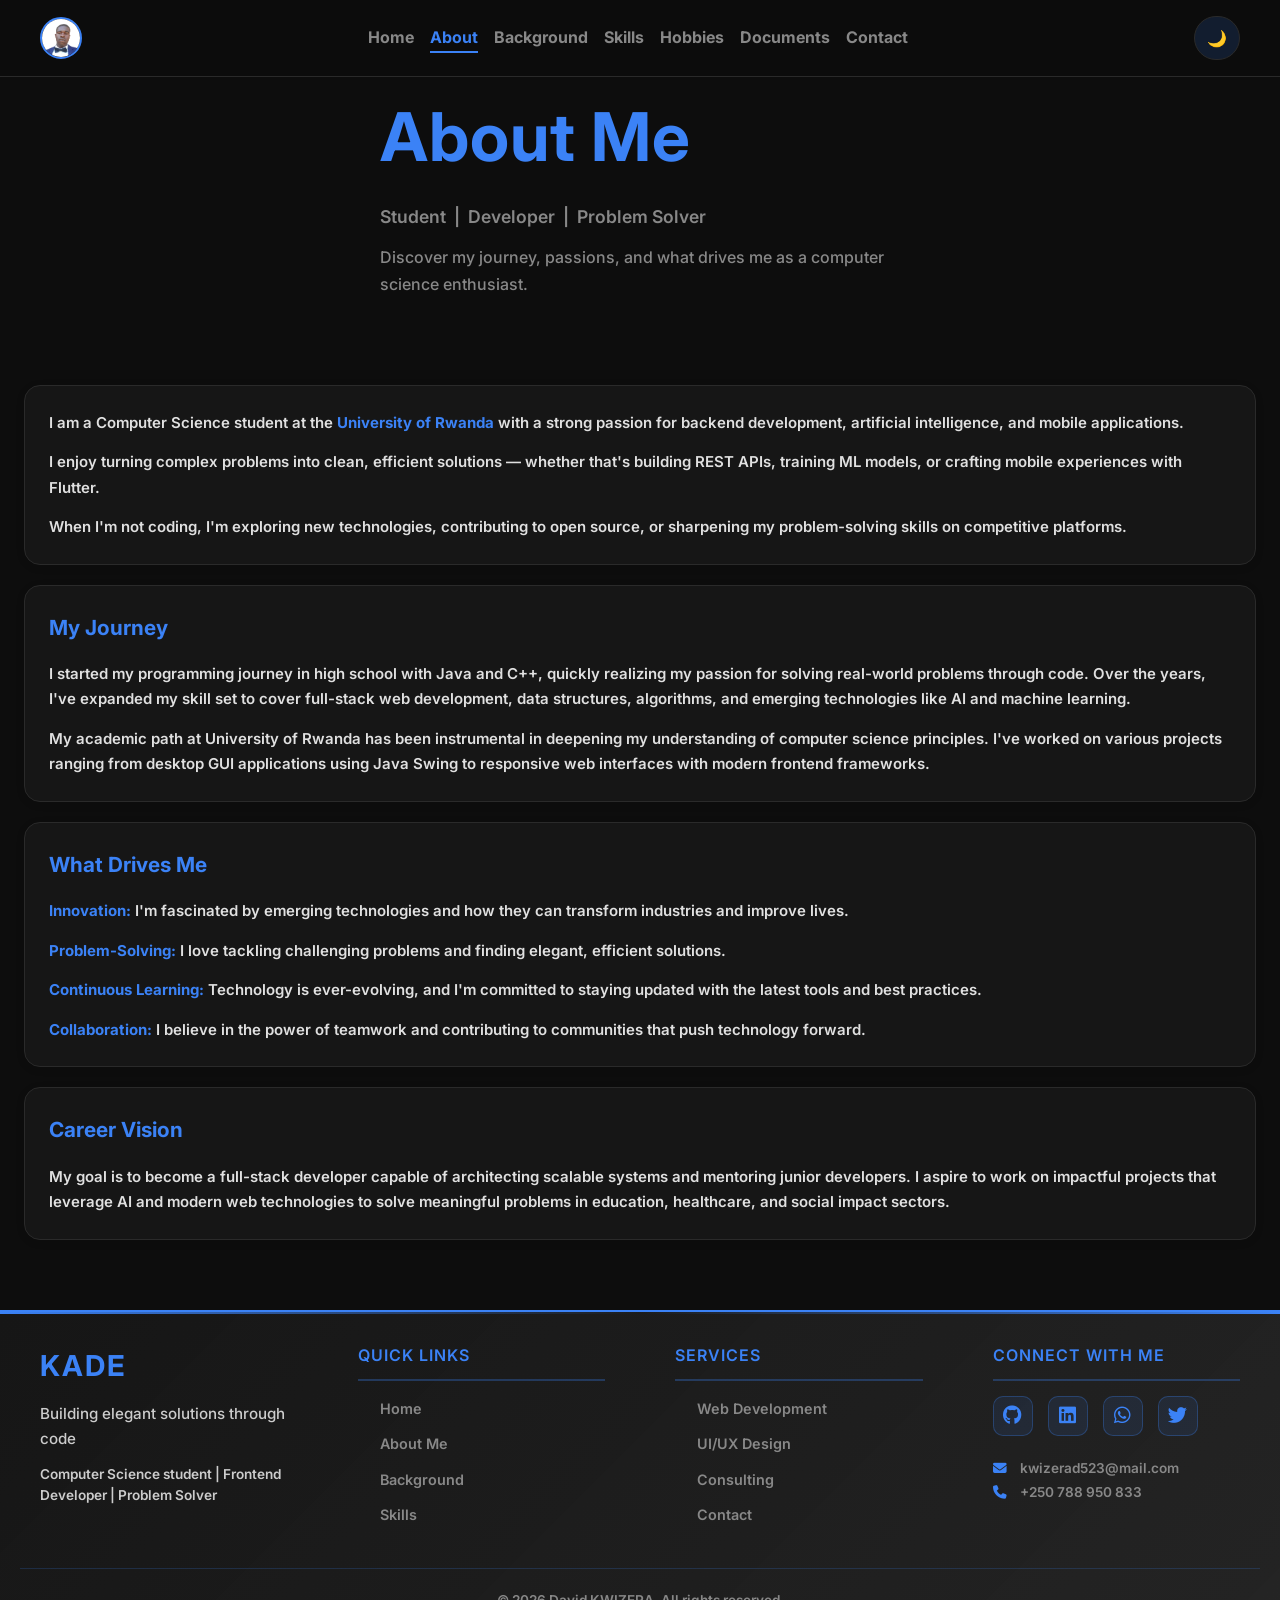
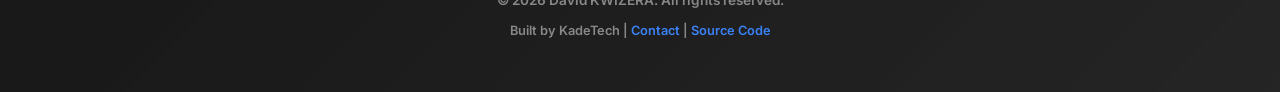
==== commit ded691b7: "this is the final optimization of the responsiveness after web crash" ====
--- a/src/about.html
+++ b/src/about.html
@@ -19,7 +19,7 @@
             <li><a href="background.html">Background</a></li>
             <li><a href="skills.html">Skills</a></li>
             <li><a href="hobbies.html">Hobbies</a></li>
-            <li><a href="others.html">Documents</a></li>
+            <li><a href="document.html">Documents</a></li>
             <li><a href="contact.html">Contact</a></li>
         </ul>
         <button class="theme-toggle" id="theme-toggle" aria-label="Toggle light/dark mode">🌙</button>
--- a/src/style.css
+++ b/src/style.css
@@ -24,11 +24,6 @@
     --overlay: rgba(15, 23, 42, 0.55);
 }
 
-.light-theme body {
-    background: var(--bg) !important;
-    background-attachment: fixed;
-}
-
 .light-theme .nav-avatar {
     border-color: var(--white);
 }
@@ -64,6 +59,25 @@
     width: 100%;
     overflow-x: hidden;
     cursor: default; /* Removes the "writing symbol" (I-beam) from the whole page */
+}
+
+/* Accessibility: Clear focus indicators for keyboard users */
+:focus-visible {
+    outline: 2px solid var(--accent);
+    outline-offset: 4px;
+}
+
+/* Screen Reader Only Utility */
+.sr-only {
+    position: absolute;
+    width: 1px;
+    height: 1px;
+    padding: 0;
+    margin: -1px;
+    overflow: hidden;
+    clip: rect(0, 0, 0, 0);
+    white-space: nowrap;
+    border-width: 0;
 }
 
 /* ── NAV ── */
@@ -175,62 +189,54 @@
 
 /* ── SECTIONS ── */
 section {
-    padding: 60px 24px 40px; /* Slightly reduced default section padding */
-    max-width: 1000px;
+    padding: 40px 24px 30px;
+    max-width: 1400px;
     margin: 0 auto;
     width: 100%;
     overflow-x: hidden;
 }
 
 section[id]:not(#home) {
-    padding-top: 90px !important; /* Adjusted for closer hero to nav */
+    padding-top: 80px !important;
 }
 
 /* Responsive Section Padding */
 @media (max-width: 768px) {
     section {
-        padding: 50px 20px 25px;
+        padding: 60px 20px 20px;
     }
 }
 
 @media (max-width: 480px) {
     section {
-        padding: 40px 16px 20px;
+        padding: 50px 16px 15px;
     }
 }
 
 .doc-welcome-section {
-    padding: 80px 40px;
-    max-width: 1000px;
+    padding: 30px 24px 10px;
+    max-width: 1400px;
     margin: 0 auto;
     text-align: center;
 }
 
 .doc-hero-title {
-    font-size: clamp(2rem, 8vw, 3.2rem);
+    font-size: clamp(1.5rem, 6vw, 3rem); 
     font-weight: 800;
     color: var(--white);
-    margin-bottom: 20px;
+    margin-bottom: 12px;
     letter-spacing: 2px;
 }
 
 .doc-hero-copy {
-    font-size: 1.3rem;
+    font-size: clamp(0.95rem, 2.5vw, 1.2rem); /* Made font size responsive */
     color: var(--muted);
-    margin-bottom: 30px;
+    margin-bottom: 15px;
     line-height: 1.6;
     max-width: 700px;
     margin-left: auto;
     margin-right: auto;
     word-wrap: break-word;
-}
-
-.doc-avatar {
-    width: 60px;
-    height: 60px;
-    border-radius: 50% !important;
-    object-fit: cover;
-    border: 3px solid var(--accent);
 }
 
 .doc-download-button {
@@ -248,7 +254,6 @@
     font-family: var(--font);
     text-transform: uppercase;
     letter-spacing: 1px;
-    width: auto;
 }
 
 .doc-download-button:hover {
@@ -257,37 +262,246 @@
     box-shadow: 0 8px 25px rgba(59, 130, 246, 0.5);
 }
 
-/* Document Page Components */
+/* --- Document Page Components --- */
 .doc-card-info {
     background: var(--card-bg);
     border: 1px solid var(--accent-dim);
     border-radius: 20px;
-    padding: 40px;
-    margin-bottom: 50px;
+    padding: 30px;
+    margin-bottom: 30px;
     text-align: left;
-}
-
-.doc-info-header {
-    display: flex;
-    align-items: center;
-    gap: 20px;
-    margin-bottom: 25px;
-}
-
-.doc-card-download {
-    background: linear-gradient(145deg, var(--card-bg), rgba(59, 130, 246, 0.05));
-    border: 1px solid var(--accent);
+    box-shadow: 0 10px 30px rgba(2,6,23,0.6);
+}
+
+.doc-avatar {
+    width: 60px;
+    height: 60px;
+    border-radius: 50%;
+    object-fit: cover;
+    border: 3px solid var(--accent);
+    flex-shrink: 0;
+}
+
+/* --- CV Section Specific Styles --- */
+.doc-card-cv-section {
+    background: rgba(22, 22, 22, 0.3);
+    border: 2px solid var(--accent-dim);
     border-radius: 20px;
-    padding: 60px 40px;
+    padding: 40px 30px;
     position: relative;
     overflow: hidden;
+    backdrop-filter: blur(10px);
+    text-align: left;
+    margin-bottom: 40px;
+    transition: all 0.4s ease;
+}
+.doc-card-cv-section .doc-card-decorative-element {
+    position: absolute;
+    border-radius: 50%;
+    z-index: 1;
+}
+.doc-card-cv-section .doc-card-decorative-element.top-right {
+    top: -30px; right: -30px;
+    width: 80px; height: 80px;
+    background: rgba(59, 130, 246, 0.05);
+}
+.doc-card-cv-section .doc-card-decorative-element.bottom-left {
+    bottom: -20px; left: -20px;
+    width: 60px; height: 60px;
+    background: rgba(34, 197, 94, 0.05);
+}
+
+.doc-card-content-wrapper {
+    position: relative;
+    z-index: 2;
+}
+.doc-card-header {
+    display: flex;
+    align-items: center;
+    gap: 20px;
+    margin-bottom: 20px;
+}
+.doc-card-icon-circle {
+    width: 60px; height: 60px;
+    background: linear-gradient(135deg, #3b82f6, #60a5fa);
+    border-radius: 50%;
+    display: flex;
+    align-items: center;
+    justify-content: center;
+    box-shadow: 0 6px 20px rgba(59, 130, 246, 0.2);
+}
+.doc-card-title {
+    color: var(--white);
+    margin: 0 0 5px 0;
+    font-size: 1.3rem;
+    font-weight: 700;
+}
+.doc-card-subtitle {
+    color: var(--accent);
+    font-size: 0.9rem;
+    margin: 0;
+    font-weight: 600;
+}
+.doc-card-description {
+    color: var(--muted);
+    font-size: 1rem;
+    line-height: 1.6;
+    margin-bottom: 20px;
+}
+.doc-card-tags-row {
+    display: flex;
+    justify-content: space-between;
+    align-items: center;
+    margin-bottom: 15px;
+}
+.doc-tag-group {
+    display: flex;
+    gap: 10px;
+    flex-wrap: wrap;
+}
+.doc-card-buttons-row {
+    display: flex;
+    gap: 10px;
+    flex-wrap: wrap;
+    justify-content: flex-start;
+    margin-bottom: 20px;
+}
+.doc-card-meta {
+    border-top: 1px solid rgba(59, 130, 246, 0.2);
+    padding-top: 15px;
+    margin-top: 15px;
+}
+.doc-card-meta-text {
+    color: var(--muted);
+    font-size: 0.85rem;
+    margin: 0;
     text-align: center;
-    box-shadow: 0 20px 40px rgba(0, 0, 0, 0.3);
+}
+.doc-card-meta-text i {
+    color: var(--accent);
+    margin-right: 5px;
+}
+
+/* PDF Preview Styles */
+.doc-preview-container {
+    margin-top: 20px;
+    border: 1px solid rgba(59, 130, 246, 0.3);
+    border-radius: 12px;
+    overflow: hidden;
+    background: rgba(0, 0, 0, 0.2);
+    position: relative;
+    display: none;
+}
+.doc-preview-header {
+    display: flex;
+    justify-content: space-between;
+    align-items: center;
+    padding: 10px 15px;
+    background: rgba(0,0,0,0.4);
+    border-bottom: 1px solid rgba(59, 130, 246, 0.1);
+}
+.doc-preview-header-text {
+    color: var(--white);
+    font-size: 0.85rem;
+    font-weight: 600;
+    display: flex;
+    align-items: center;
+    gap: 8px;
+}
+.doc-preview-fullscreen-link {
+    color: var(--accent);
+    font-size: 0.75rem;
+    text-decoration: none;
+    font-weight: 700;
+    display: flex;
+    align-items: center;
+    gap: 5px;
+}
+.pdf-viewer-iframe {
+    width: 100%;
+    height: 70vh;
+    border: none;
+    display: block;
+    background: #fdfdfd;
+}
+.pdf-loader {
+    position: absolute;
+    inset: 0;
+    background: rgba(0,0,0,0.7);
+    color: var(--white);
+    display: flex;
+    align-items: center;
+    justify-content: center;
+    flex-direction: column;
+    z-index: 10;
+    display: none;
+}
+.pdf-fallback {
+    padding: 40px;
+    text-align: center;
+    color: var(--muted);
+    display: none;
+    flex-direction: column;
+    align-items: center;
+    justify-content: center;
+}
+
+/* --- Document Grid Items --- */
+.doc-grid-item-container {
+    background: rgba(22, 22, 22, 0.3); border: 2px solid var(--accent-dim); border-radius: 18px; padding: 30px; transition: all 0.4s ease; position: relative; overflow: hidden; backdrop-filter: blur(10px);
+}
+
+/* Global Utilities */
+.doc-tag {
+    display: inline-flex;
+    align-items: center;
+    gap: 6px;
+    padding: 2px 10px;
+    border-radius: 10px;
+    font-size: 0.7rem;
+    font-weight: 600;
+    white-space: nowrap;
+}
+.doc-tag.success { background: rgba(34, 197, 94, 0.15); color: #22c55e; }
+.doc-tag.info { background: rgba(59, 130, 246, 0.15); color: var(--accent); }
+.doc-tag.warning { background: rgba(220, 38, 38, 0.15); color: #dc2626; }
+.doc-tag.secondary { background: rgba(168, 85, 247, 0.15); color: #a855f7; }
+
+.doc-card-button {
+    padding: 6px 16px;
+    font-size: 0.9rem;
+    border-radius: 10px;
+    font-weight: 700;
+    cursor: pointer;
+    transition: all 0.3s ease;
+    font-family: var(--font);
+    display: inline-flex;
+    align-items: center;
+    gap: 8px;
+    border: none;
+}
+.doc-btn-primary {
+    background: var(--accent);
+    color: white;
+    box-shadow: 0 4px 12px rgba(59, 130, 246, 0.2);
+}
+.doc-btn-primary:hover {
+    background: #4f46e5;
+    transform: translateY(-1px);
+}
+.doc-btn-outline {
+    background: transparent;
+    border: 1px solid var(--accent);
+    color: var(--accent);
+}
+.doc-btn-outline:hover {
+    background: rgba(59, 130, 246, 0.1);
+    transform: translateY(-1px);
 }
 
 @media (max-width: 768px) {
     .doc-card-download {
-        padding: 40px 20px;
+        padding: 30px 20px;
     }
 }
 
@@ -312,10 +526,54 @@
     box-shadow: 0 10px 30px rgba(59, 130, 246, 0.4);
 }
 
+/* Small Status Tags */
+.doc-tag {
+    display: inline-flex;
+    align-items: center;
+    gap: 6px;
+    padding: 2px 10px;
+    border-radius: 10px;
+    font-size: 0.7rem;
+    font-weight: 600;
+    white-space: nowrap;
+}
+.doc-tag.success { background: rgba(34, 197, 94, 0.15); color: #22c55e; }
+.doc-tag.info { background: rgba(59, 130, 246, 0.15); color: var(--accent); }
+.doc-tag.warning { background: rgba(220, 38, 38, 0.15); color: #dc2626; }
+.doc-tag.secondary { background: rgba(168, 85, 247, 0.15); color: #a855f7; }
+
+/* Refined Buttons */
 .doc-card-button {
-    padding: 8px 16px;
-    font-size: 0.85rem;
+    padding: 6px 16px;
+    font-size: 0.9rem; /* Slightly larger for mobile readability */
     border-radius: 20px;
+    font-weight: 700;
+    cursor: pointer;
+    transition: all 0.3s ease;
+    font-family: var(--font);
+    display: inline-flex;
+    align-items: center;
+    gap: 8px;
+    border: none;
+}
+
+.doc-btn-primary {
+    background: var(--accent);
+    color: white;
+    box-shadow: 0 4px 12px rgba(59, 130, 246, 0.2);
+}
+.doc-btn-primary:hover {
+    background: #4f46e5;
+    transform: translateY(-1px);
+}
+.doc-btn-outline {
+    background: transparent;
+    border: 1px solid var(--accent);
+    color: var(--accent);
+}
+.doc-btn-outline:hover {
+    background: rgba(59, 130, 246, 0.1);
+    transform: translateY(-1px);
 }
 
 /* Certificate View Animation */
@@ -327,21 +585,8 @@
     }
     to {
         opacity: 1;
-        max-height: 600px;
+        max-height: 2000px;
         transform: translateY(0);
-    }
-}
-
-@keyframes slideUp {
-    from {
-        opacity: 1;
-        max-height: 600px;
-        transform: translateY(0);
-    }
-    to {
-        opacity: 0;
-        max-height: 0;
-        transform: translateY(-10px);
     }
 }
 
@@ -350,11 +595,50 @@
     animation: slideDown 0.4s ease-in-out forwards;
 }
 
+#cv-certificate[style*="display: block"] {
+    animation: slideDown 0.4s ease-in-out forwards;
+}
+
+/* Style for embedded PDF viewer */
+.pdf-viewer-iframe {
+    width: 100%;
+    height: 70vh; /* Adjust height as needed */
+    border: none;
+    display: block;
+    min-height: 400px; /* Ensures visibility even during slow loads */
+    background: #fdfdfd; /* Light background for PDF contrast */
+}
+
+.pdf-fallback {
+    padding: 40px;
+    text-align: center;
+    color: var(--muted);
+    display: flex;
+    flex-direction: column;
+    align-items: center;
+    justify-content: center;
+}
+
+.pdf-loader {
+    position: absolute;
+    top: 0;
+    left: 0;
+    right: 0;
+    bottom: 0;
+    background: rgba(0,0,0,0.7);
+    color: var(--white);
+    display: flex;
+    align-items: center;
+    justify-content: center;
+    flex-direction: column;
+    z-index: 10;
+    display: none; /* Hidden by default, shown by JS */
+}
 .section-title {
     font-size: clamp(1.5rem, 5vw, 2.2rem); /* Fluid font size for section titles */
     font-weight: 700;
     color: var(--accent);
-    margin-bottom: 24px;
+    margin-bottom: 16px;
     display: flex; /* Ensures prompt icon aligns with text */
     align-items: center;
 }
@@ -373,6 +657,13 @@
     margin-bottom: 1rem; /* Consistent heading spacing */
 }
 
+/* Spacing Utilities */
+.mb-lg {
+    font-size: clamp(1.2rem, 0vw, 1.5rem);
+    margin-top: 50px;
+    margin-bottom:50px; /* Consistent with doc-info-header spacing */
+}
+
 section strong {
     color: var(--accent) !important;
     font-weight: 700;
@@ -391,7 +682,7 @@
 
 /* Hero section titles larger */
 .glitch {
-    font-size: clamp(2.2rem, 9vw, 4.2rem); /* Slightly adjusted clamp for hero titles */
+    font-size: clamp(1.8rem, 8vw, 4.2rem); 
     font-weight: 700;
     color: var(--accent);
     letter-spacing: 1px;
@@ -404,7 +695,7 @@
     align-items: center;
     justify-content: center;
     text-align: left;
-    padding: 50px 40px 20px; /* Reduced padding for hero section */
+    padding: 40px 40px 10px;
     position: relative;
     overflow: hidden;
     min-height: 60vh;
@@ -452,7 +743,7 @@
     font-size: clamp(0.85rem, 2.2vw, 1rem); /* Responsive intro text */
     font-weight: 500;
     max-width: 520px;
-    margin-bottom: 24px;
+    margin-bottom: 16px;
 }
 
 .btn-group { display: flex; gap: 14px; flex-wrap: wrap; }
@@ -486,7 +777,7 @@
 .card {
     background: var(--card-bg);
     border: 1px solid var(--accent-dim);
-    padding: 28px; /* Slightly reduced card padding */
+    padding: 24px;
     border-radius: 16px;
     box-shadow: 0 2px 8px rgba(0, 0, 0, 0.1);
 }
@@ -517,8 +808,9 @@
 /* Utility Grids */
 .grid-responsive {
     display: grid;
-    grid-template-columns: repeat(auto-fill, minmax(min(100%, 280px), 1fr)); /* Adjusted min-width for more flexibility */
-    gap: 24px;
+    grid-template-columns: repeat(auto-fit, minmax(min(100%, 400px), 1fr)); 
+    gap: 30px;
+    width: 100%;
 }
 
 /* ── TIMELINE ── */
@@ -654,7 +946,8 @@
     flex-direction: column;
     align-items: center;
     justify-content: center;
-    min-height: 140px;
+    min-height: 200px;
+    width: 100%;
 }
 
 .hobby-card:hover {
@@ -664,7 +957,7 @@
 }
 
 .hobby-card i {
-    font-size: 2.5rem;
+    font-size: 3rem;
     color: var(--accent);
     margin-bottom: 12px;
     transition: all 0.3s ease;
@@ -676,7 +969,7 @@
 }
 
 .hobby-card span {
-    font-size: 1.05rem; /* Slightly reduced font size for hobby titles */
+    font-size: 1.2rem;
     font-weight: 600;
     color: var(--white);
     margin-bottom: 8px;
@@ -720,8 +1013,8 @@
 footer { /* Footer styles remain largely unchanged */
     background: linear-gradient(135deg, #161616 0%, rgba(61, 61, 61, 0.5) 100%);
     border-top: 2px solid var(--accent);
-    padding: 40px 20px;
-    margin-top: 60px;
+    padding: 30px 20px;
+    margin-top: 40px;
     position: relative;
     overflow: hidden;
     color: #e0e0e0;
@@ -755,11 +1048,11 @@
 }
 
 .footer-container {
-    max-width: 1200px;
+    max-width: 1400px;
     margin: 0 auto;
     display: grid;
     grid-template-columns: repeat(auto-fit, minmax(250px, 1fr));
-    gap: 40px;
+    gap: 30px;
     margin-bottom: 30px;
 }
 
@@ -854,7 +1147,7 @@
     justify-content: center;
     background: rgba(59, 130, 246, 0.1);
     border: 1px solid rgba(59, 130, 246, 0.3);
-    border-radius: 50%;
+    border-radius: 10px;
     color: var(--accent);
     font-size: 1.2rem;
     transition: all 0.3s ease;
@@ -882,7 +1175,7 @@
 }
 
 .footer-bottom {
-    max-width: 1200px;
+    max-width: 1400px;
     margin: 0 auto;
     padding: 20px;
     border-top: 1px solid rgba(59, 130, 246, 0.2);
@@ -913,6 +1206,7 @@
 
 /* Tablet (768px - 1024px) */
 @media (max-width: 768px) {
+    body { font-size: 14px; }
     nav { padding: 12px 20px; z-index: 1000; }
     .nav-logo { display: flex !important; margin-right: auto; }
     .nav-links { 
@@ -934,4 +1228,22 @@
     .nav-links a { font-size: 1.2rem; border: none; }
     .hamburger { display: block !important; }
     .theme-toggle { margin-right: 50px; }
-}
+
+    /* Hero Section Fixes for Mobile */
+    #home {
+        padding: 100px 24px 40px;
+        min-height: 80vh; /* Ensure more space for content */
+        text-align: center;
+    }
+    .home-wrapper {
+        align-items: center;
+        gap: 20px;
+    }
+    .glitch { font-size: 2rem; }
+    .subtitle { font-size: 0.95rem; }
+    .intro { font-size: 0.9rem; margin: 0 auto 20px; }
+    .btn-group { justify-content: center; }
+
+    .doc-hero-title { font-size: 1.8rem; }
+    .section-title { font-size: 1.4rem; }
+}
